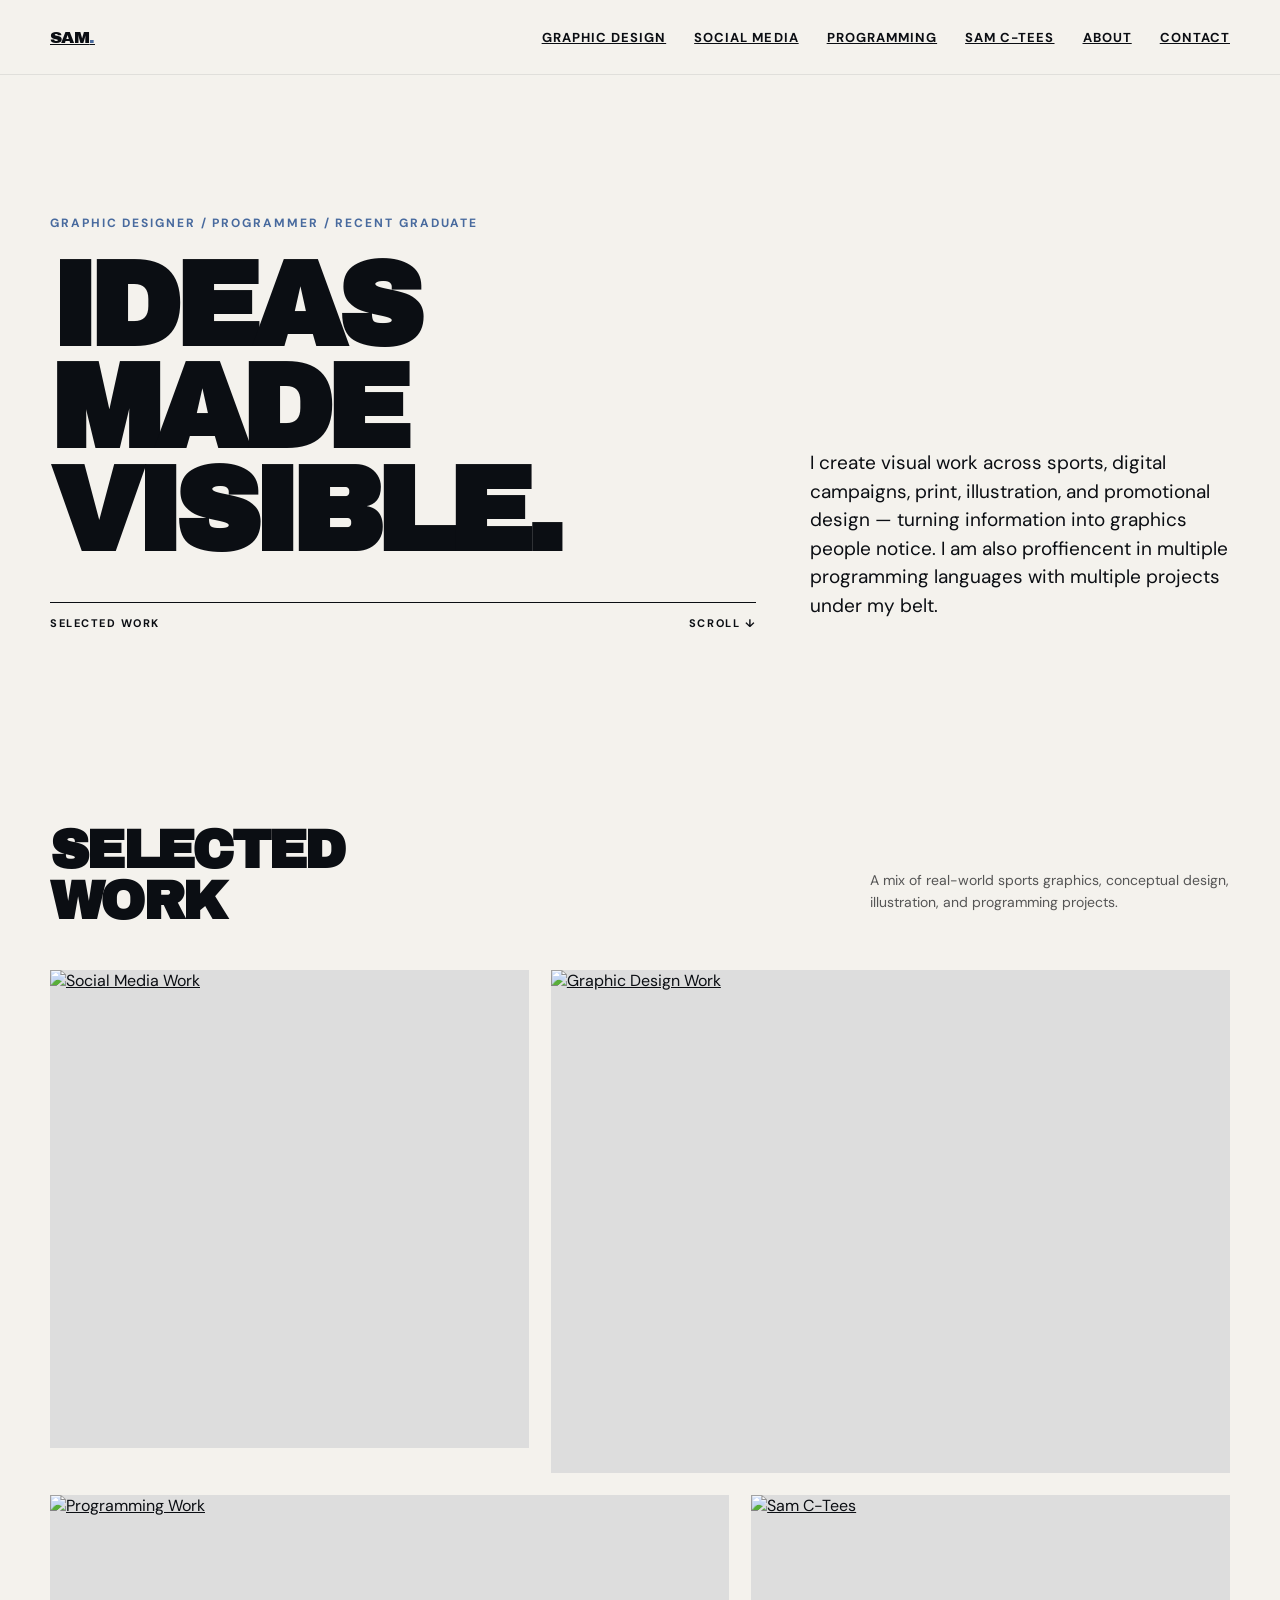
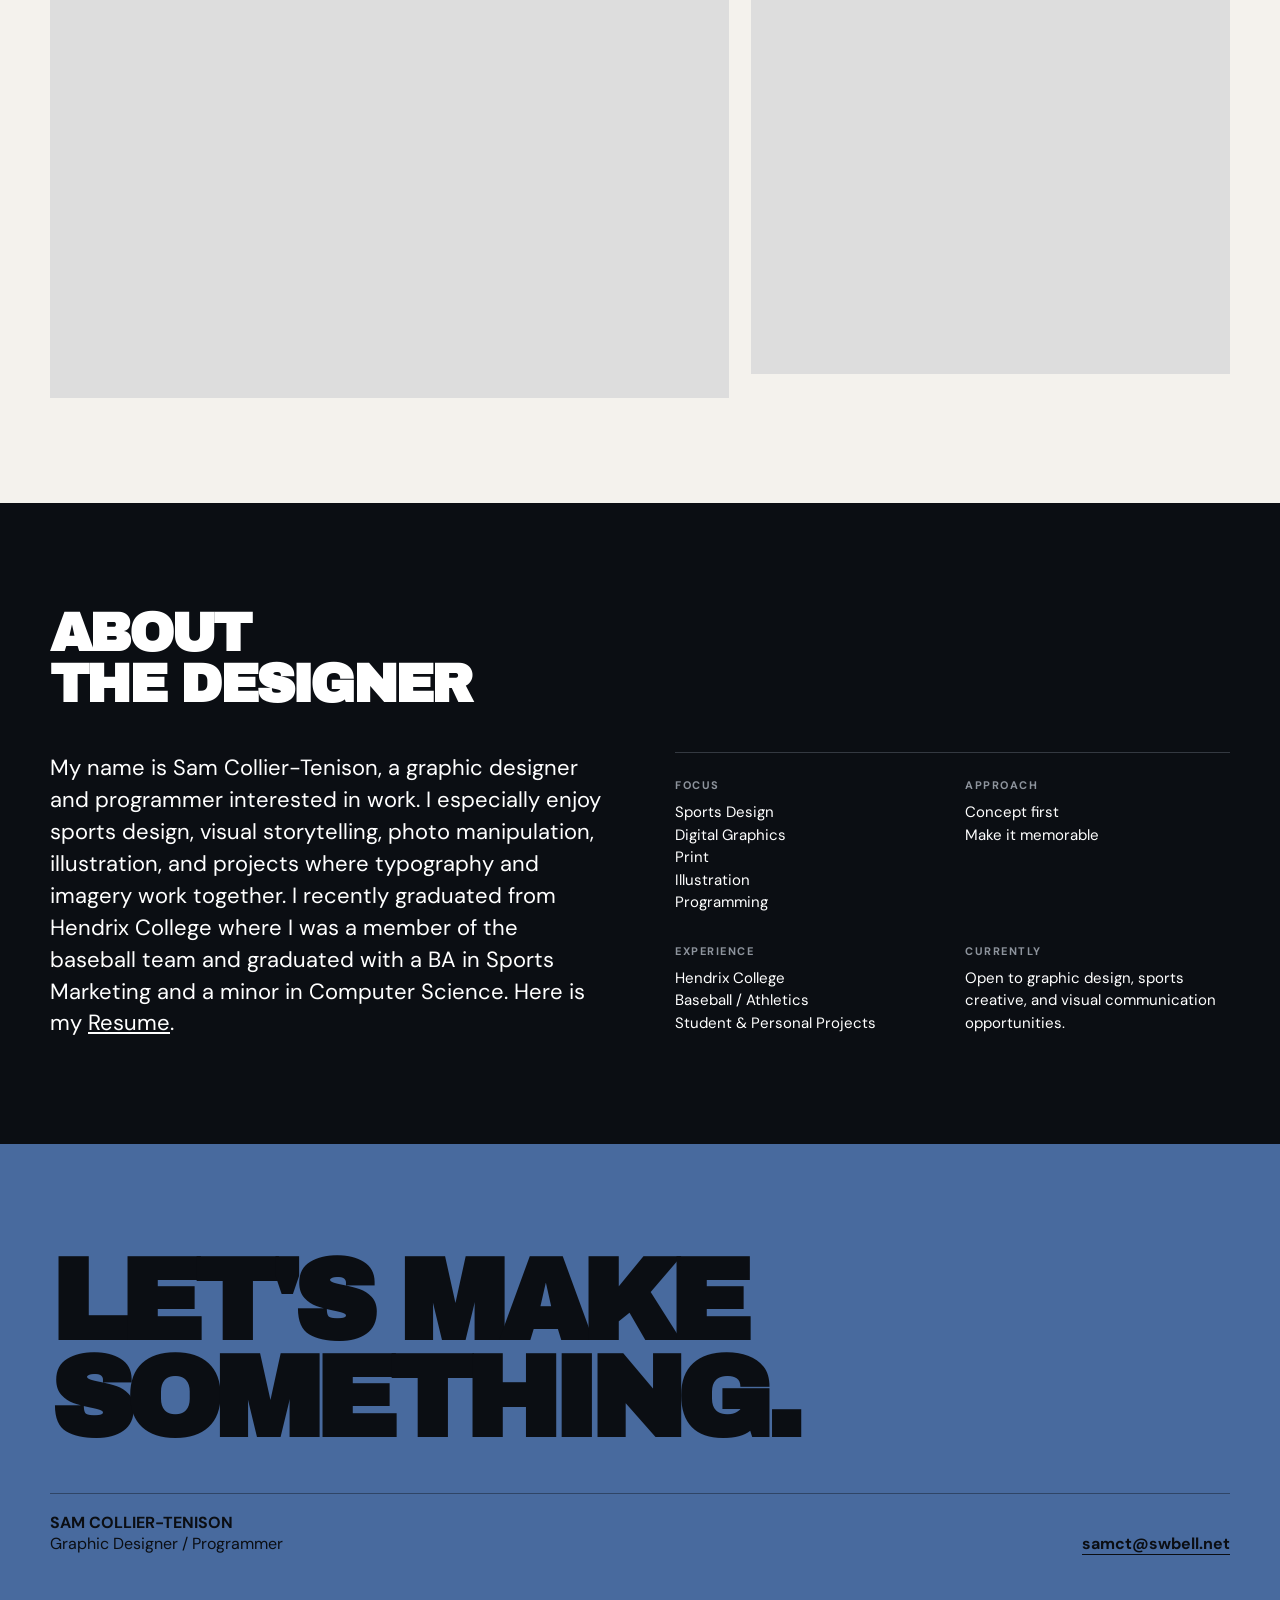
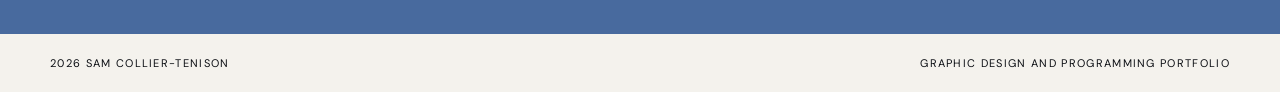
==== index.html @ ce53e754 "Add files via upload" ====
<!doctype html>
<html lang="en">
<head>
<meta charset="utf-8">
<meta name="viewport" content="width=device-width, initial-scale=1">
<title>Sam Collier-Tenison — Graphic Designer</title>
<meta name="description" content="Portfolio of Sam Collier-Tenison — graphic design, sports graphics, digital campaigns, print and illustration.">
<style>
@import url('https://fonts.googleapis.com/css2?family=Archivo+Black&family=DM+Sans:wght@400;500;600;700&display=swap');



:root{
  --ink:#0b0e13;
  --paper:#f4f2ed;
  --muted:#85898f;
  --line:#d9d6cf;
  --accent:#486a9e;
  --white:#fff;
  --max:1180px;
}
*{box-sizing:border-box}
html{scroll-behavior:smooth}
body{margin:0;background:var(--paper);color:var(--ink);font-family:"DM Sans",Arial,sans-serif}
a{color:inherit;text-decoration:none}
img{display:block;max-width:100%}
.container{width:min(var(--max),calc(100% - 48px));margin:auto}
nav{position:fixed;z-index:20;top:0;left:0;right:0;background:rgba(244,242,237,.88);backdrop-filter:blur(14px);border-bottom:1px solid rgba(11,14,19,.08)}
.nav-inner{height:74px;display:flex;align-items:center;justify-content:space-between}
.logo{font-family:"Archivo Black",sans-serif;font-size:17px;letter-spacing:-.03em}
.logo span{color:var(--accent)}
.nav-links{display:flex;gap:28px;font-size:13px;font-weight:700;text-transform:uppercase;letter-spacing:.08em}
.hero{padding:155px 0 90px;min-height:720px;display:grid;grid-template-columns:1.25fr .75fr;gap:50px;align-items:end}
.kicker{font-size:12px;font-weight:700;letter-spacing:.16em;text-transform:uppercase;color:var(--accent);margin-bottom:24px}
h1{font-family:"Archivo Black",sans-serif;font-size:clamp(60px,9.3vw,132px);line-height:.86;letter-spacing:-.065em;margin:0;max-width:900px}
.hero-copy{font-size:19px;line-height:1.5;max-width:420px;margin:0 0 10px auto}
.hero-rule{height:1px;background:var(--ink);margin-top:40px;width:100%}
.scroll{display:flex;justify-content:space-between;margin-top:13px;font-size:11px;text-transform:uppercase;letter-spacing:.14em;font-weight:700}
.section{padding:105px 0}
.section-head{display:flex;justify-content:space-between;align-items:end;gap:30px;margin-bottom:42px}
.section-title{font-family:"Archivo Black";font-size:54px;letter-spacing:-.05em;margin:0;line-height:.95}
.section-note{max-width:360px;font-size:14px;line-height:1.55;color:#555}
.work-grid{display:grid;grid-template-columns:repeat(12,1fr);gap:22px}
.card{position:relative;overflow:hidden;background:#ddd;min-height:360px}
.card img{width:100%;height:100%;object-fit:cover;transition:transform .6s cubic-bezier(.2,.7,.2,1)}
.card:hover img{transform:scale(1.035)}
.card:nth-child(1){grid-column:span 5;aspect-ratio:1}
.card:nth-child(2){grid-column:span 7;aspect-ratio:1.35}
.card:nth-child(3){grid-column:span 7;aspect-ratio:1.35}
.card:nth-child(4){grid-column:span 5;aspect-ratio:1}
.card:nth-child(5){grid-column:span 5;aspect-ratio:1}
.card:nth-child(6){grid-column:span 7;aspect-ratio:1.35}
.card:nth-child(7){grid-column:span 7;aspect-ratio:1.35}
.card:nth-child(8){grid-column:span 5;aspect-ratio:1}
.card:nth-child(9){grid-column:span 5;aspect-ratio:1}
.card:nth-child(10){grid-column:span 7;aspect-ratio:1.35}
.card:nth-child(11){grid-column:span 7;aspect-ratio:1.35}
.card:nth-child(12){grid-column:span 5;aspect-ratio:1}
.card-info{position:absolute;left:18px;right:18px;bottom:18px;padding:15px 16px;background:rgba(11,14,19,.88);color:white;display:flex;justify-content:space-between;align-items:center;gap:20px;transform:translateY(calc(100% + 18px));transition:.35s ease}
.card:hover .card-info{transform:translateY(0)}
.card-title{font-weight:700;font-size:15px}
.card-type{font-size:11px;text-transform:uppercase;letter-spacing:.12em;color:#bbb}
.arrow{font-size:20px;color:var(--accent)}
.about{background:var(--ink);color:var(--white)}
.about .section-title{color:var(--white)}
.about-grid{display:grid;grid-template-columns:1fr 1fr;gap:70px}
.about p{font-size:22px;line-height:1.45;margin:0}
.details{display:grid;grid-template-columns:1fr 1fr;gap:25px;border-top:1px solid #343941;padding-top:25px}
.detail h3{font-size:11px;text-transform:uppercase;letter-spacing:.14em;color:#8e949d;margin:0 0 9px}
.detail p{font-size:15px;margin:0;line-height:1.5}
.project{padding:100px 0;border-top:1px solid var(--line)}
.project-grid{display:grid;grid-template-columns:1fr 2fr;gap:60px;align-items:start}
.project-number{font-family:"Archivo Black";font-size:14px;color:var(--accent)}
.project h2{font-family:"Archivo Black";font-size:50px;letter-spacing:-.05em;line-height:.95;margin:10px 0 18px}
.project-meta{font-size:12px;text-transform:uppercase;letter-spacing:.1em;font-weight:700;line-height:1.8;color:#666}
.project p{font-size:16px;line-height:1.65;color:#444;max-width:420px}
.project-image{background:#ddd;overflow:hidden}
.project-image img{width:100%}
.contact{padding:110px 0 80px;background:var(--accent);color:var(--ink)}
.contact h2{font-family:"Archivo Black";font-size:clamp(58px,9vw,125px);line-height:.84;letter-spacing:-.07em;margin:0 0 45px}
.contact-row{display:flex;justify-content:space-between;align-items:end;border-top:1px solid rgba(11,14,19,.4);padding-top:18px}
.contact-row a{font-weight:700;text-decoration:underline;text-underline-offset:5px}
footer{padding:22px 0;font-size:11px;text-transform:uppercase;letter-spacing:.12em;display:flex;justify-content:space-between}
@media(max-width:800px){
  .container{width:min(var(--max),calc(100% - 30px))}
  .nav-inner{height:62px}.nav-links{gap:13px;font-size:10px}
  .hero{padding:120px 0 70px;display:block;min-height:auto}
  .hero-copy{margin:35px 0 0;font-size:17px}
  .section{padding:75px 0}.section-head{display:block}.section-note{margin-top:18px}
  .section-title{font-size:43px}
  .work-grid{display:block}.card{margin-bottom:16px;min-height:0}.card-info{transform:none}
  .about-grid,.project-grid{grid-template-columns:1fr;gap:35px}
  .project h2{font-size:42px}.project{padding:75px 0}
  .contact h2{font-size:65px}.contact-row{display:block}.contact-row > *{margin-top:15px}
}

a {
      text-decoration: underline;
    }

</style>
</head>
<body>
<nav>
  <div class="container nav-inner">
    <a class="logo" href="index.html">SAM<span>.</span></a>
    <div class="nav-links">
      <a href="graphicdesign.html">Graphic Design</a>
      <a href="socialmedia.html">Social Media</a>
      <a href="programming.html">Programming</a>
      <a href="samctees.html">Sam C-Tees</a>
      <a href="index.html">About</a>
      <a href="#contact">Contact</a>
    </div>
  </div>
</nav>

<header class="container hero">
  <div>
    <div class="kicker">Graphic Designer / Programmer / Recent Graduate</div>
    <h1>IDEAS<br>MADE<br>VISIBLE.</h1>
    <div class="hero-rule"></div>
    <div class="scroll"><span>Selected work</span><span>Scroll ↓</span></div>
  </div>
  <p class="hero-copy">I create visual work across sports, digital campaigns, print, illustration, and promotional design — turning information into graphics people notice. I am also proffiencent in multiple programming languages with multiple projects under my belt.</p>
</header>

<section id="work" class="section container">
  <div class="section-head">
    <h2 class="section-title">SELECTED<br>WORK</h2>
    <p class="section-note">A mix of real-world sports graphics, conceptual design, illustration, and programming projects.</p>
  </div>
  <div class="work-grid">
    <a class="card" href="socialmedia.html"><img src="assets/conference.png" alt="Social Media Work"><div class="card-info"><div><div class="card-title">Social Media Work</div><div class="card-type">Sports / Social Media</div></div><span class="arrow">↗</span></div></a>
    <a class="card" href="graphicdesign.html"><img src="assets/wall-e.png" alt="Graphic Design Work"><div class="card-info"><div><div class="card-title">Graphic Design Work</div><div class="card-type">Photo / Typography</div></div><span class="arrow">↗</span></div></a>
    <a class="card" href="programming.html"><img src="assets/FoodPantry.png" alt="Programming Work"><div class="card-info"><div><div class="card-title">Programming Work</div><div class="card-type">Web Design / Databases / Mobile App / Game Design</div></div><span class="arrow">↗</span></div></a>
    <a class="card" href="samctees.html"><img src="assets/shirt6.png" alt="Sam C-Tees"><div class="card-info"><div><div class="card-title">Sam C-Tees</div><div class="card-type">Graphic Design / Social Media / Web Design</div></div><span class="arrow">↗</span></div></a>
  </div>
</section>

<section id="about" class="section about">
  <div class="container">
    <div class="section-head">
      <h2 class="section-title">ABOUT<br>THE DESIGNER</h2>
    </div>
    <div class="about-grid">
      <p>My name is Sam Collier-Tenison, a graphic designer and programmer interested in work. I especially enjoy sports design, visual storytelling, photo manipulation, illustration, and projects where typography and imagery work together. I recently graduated from Hendrix College where I was a member of the baseball team and graduated with a BA in Sports Marketing and a minor in Computer Science. Here is my <a href="documents/Samuel Collier-Tenison Resume.pdf" target="_blank">Resume</a>.</p>
      <div class="details">
        <div class="detail"><h3>Focus</h3><p>Sports Design<br>Digital Graphics<br>Print<br>Illustration<br>Programming</p></div>
        <div class="detail"><h3>Approach</h3><p>Concept first<br>Make it memorable</p></div>
        <div class="detail"><h3>Experience</h3><p>Hendrix College<br>Baseball / Athletics<br>Student & Personal Projects</p></div>
        <div class="detail"><h3>Currently</h3><p>Open to graphic design, sports creative, and visual communication opportunities.</p></div>
      </div>
    </div>
  </div>
</section>

<section id="contact" class="contact">
  <div class="container">
    <h2>LET'S MAKE<br>SOMETHING.</h2>
    <div class="contact-row">
      <div><strong>SAM COLLIER-TENISON</strong><br>Graphic Designer / Programmer</div>
      <div><a href="mailto:samct@swbell.net">samct@swbell.net</a></div>
    </div>
  </div>
</section>
<footer class="container"><span>2026 Sam Collier-Tenison</span><span>Graphic Design and Programming Portfolio</span></footer>
</body>
</html>
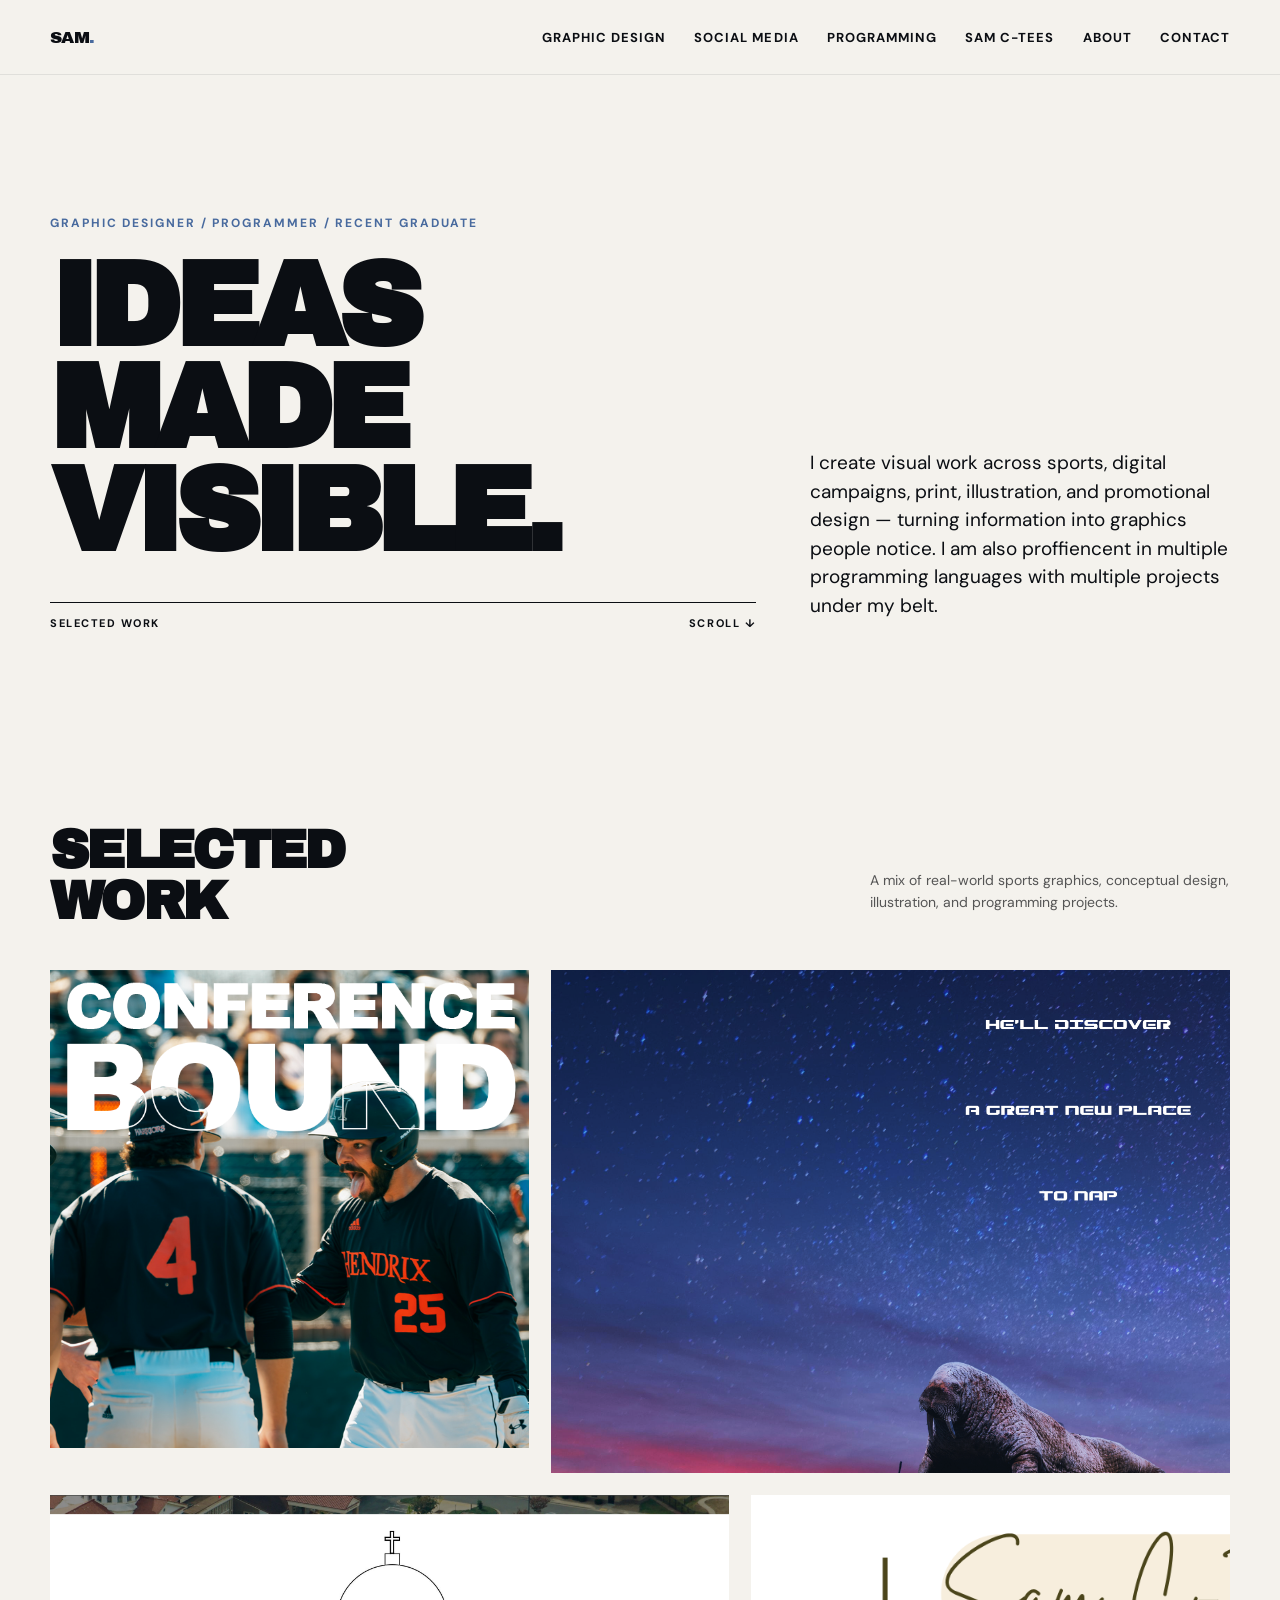
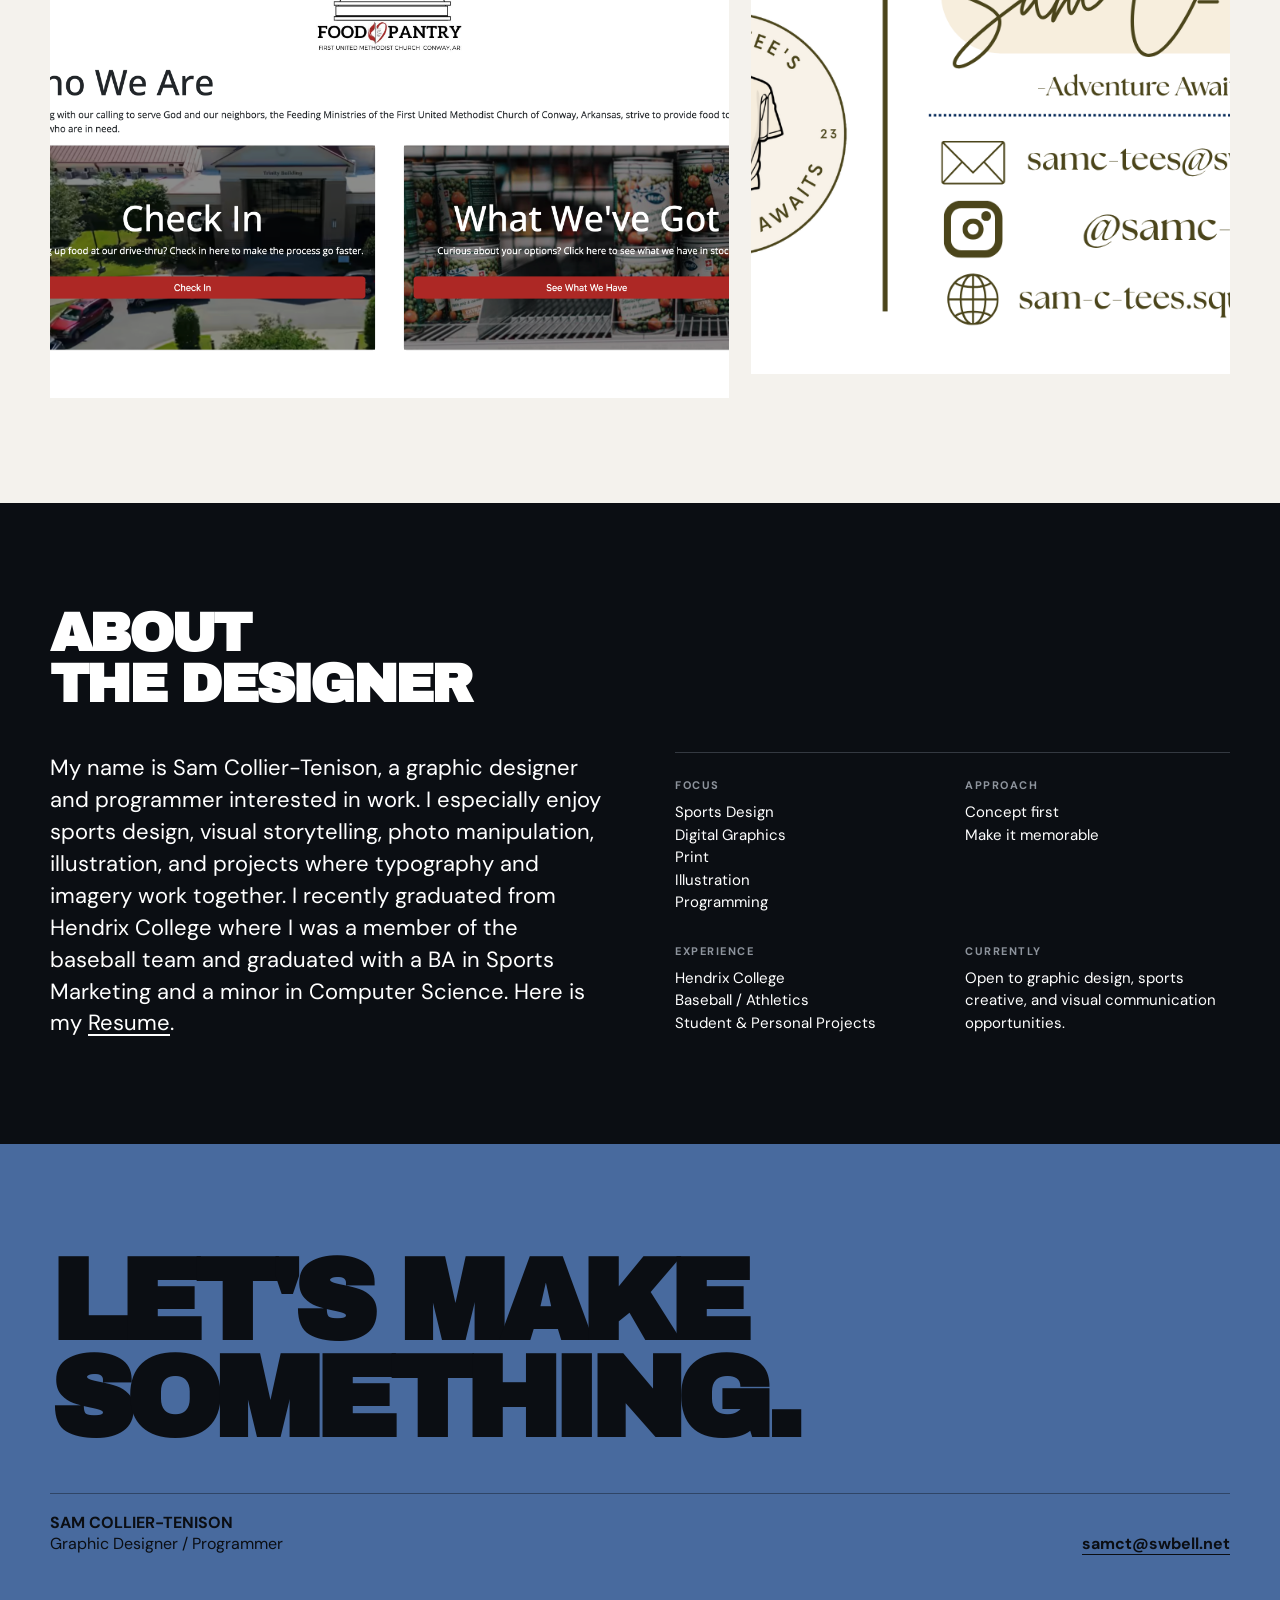
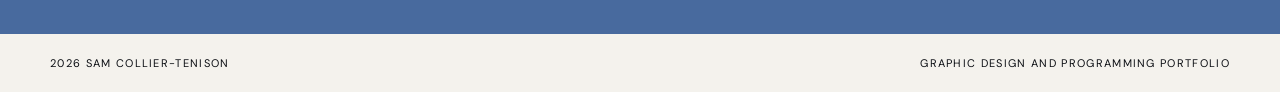
==== commit afe382db: "Mobile compatablitity" ====
--- a/index.html
+++ b/index.html
@@ -23,6 +23,7 @@
 html{scroll-behavior:smooth}
 body{margin:0;background:var(--paper);color:var(--ink);font-family:"DM Sans",Arial,sans-serif}
 a{color:inherit;text-decoration:none}
+p a,.project p a,.contact-row a{text-decoration:underline;text-underline-offset:4px}
 img{display:block;max-width:100%}
 .container{width:min(var(--max),calc(100% - 48px));margin:auto}
 nav{position:fixed;z-index:20;top:0;left:0;right:0;background:rgba(244,242,237,.88);backdrop-filter:blur(14px);border-bottom:1px solid rgba(11,14,19,.08)}
@@ -81,9 +82,70 @@
 .contact-row{display:flex;justify-content:space-between;align-items:end;border-top:1px solid rgba(11,14,19,.4);padding-top:18px}
 .contact-row a{font-weight:700;text-decoration:underline;text-underline-offset:5px}
 footer{padding:22px 0;font-size:11px;text-transform:uppercase;letter-spacing:.12em;display:flex;justify-content:space-between}
+
+
+
+.menu-toggle{
+  display:none;
+  width:42px;
+  height:42px;
+  padding:9px;
+  border:1px solid var(--line);
+  background:transparent;
+  cursor:pointer;
+  flex-direction:column;
+  justify-content:center;
+  gap:5px;
+}
+.menu-toggle span{
+  display:block;
+  width:100%;
+  height:2px;
+  background:var(--ink);
+  transition:transform .25s ease,opacity .25s ease;
+}
+.menu-toggle.is-open span:nth-child(1){transform:translateY(7px) rotate(45deg)}
+.menu-toggle.is-open span:nth-child(2){opacity:0}
+.menu-toggle.is-open span:nth-child(3){transform:translateY(-7px) rotate(-45deg)}
+
 @media(max-width:800px){
   .container{width:min(var(--max),calc(100% - 30px))}
-  .nav-inner{height:62px}.nav-links{gap:13px;font-size:10px}
+  .nav-inner{height:62px;position:relative}
+  .menu-toggle{display:flex}
+  .nav-links{
+    position:absolute;
+    top:62px;
+    left:0;
+    right:0;
+    display:flex;
+    flex-direction:column;
+    align-items:stretch;
+    gap:0;
+    padding:8px 0;
+    background:rgba(244,242,237,.98);
+    backdrop-filter:blur(14px);
+    border-bottom:1px solid rgba(11,14,19,.08);
+    box-shadow:0 10px 25px rgba(11,14,19,.08);
+    opacity:0;
+    visibility:hidden;
+    transform:translateY(-10px);
+    pointer-events:none;
+    transition:opacity .25s ease,transform .25s ease,visibility .25s ease;
+  }
+  .nav-links.is-open{
+    opacity:1;
+    visibility:visible;
+    transform:translateY(0);
+    pointer-events:auto;
+  }
+  .nav-links a{
+    display:block;
+    padding:15px 15px;
+    font-size:12px;
+    letter-spacing:.1em;
+    border-bottom:1px solid rgba(11,14,19,.07);
+  }
+  .nav-links a:last-child{border-bottom:0}
   .hero{padding:120px 0 70px;display:block;min-height:auto}
   .hero-copy{margin:35px 0 0;font-size:17px}
   .section{padding:75px 0}.section-head{display:block}.section-note{margin-top:18px}
@@ -94,9 +156,17 @@
   .contact h2{font-size:65px}.contact-row{display:block}.contact-row > *{margin-top:15px}
 }
 
-a {
-      text-decoration: underline;
-    }
+@media(max-width:480px){
+  .container{width:calc(100% - 24px)}
+  .hero{padding-top:120px}
+  h1{font-size:15vw}
+  h4{font-size:13vw}
+  .section{padding:55px 0}
+  .section-title{font-size:40px}
+  .project{padding:55px 0}
+  .project h2{font-size:40px}
+  .card-info{left:8px;right:8px;bottom:8px}
+}
 
 </style>
 </head>
@@ -104,14 +174,17 @@
 <nav>
   <div class="container nav-inner">
     <a class="logo" href="index.html">SAM<span>.</span></a>
-    <div class="nav-links">
+    <button class="menu-toggle" type="button" aria-label="Open navigation" aria-expanded="false" aria-controls="mobile-nav">
+      <span></span><span></span><span></span>
+    </button>
+    <div class="nav-links" id="mobile-nav">
       <a href="graphicdesign.html">Graphic Design</a>
       <a href="socialmedia.html">Social Media</a>
       <a href="programming.html">Programming</a>
       <a href="samctees.html">Sam C-Tees</a>
       <a href="index.html">About</a>
       <a href="#contact">Contact</a>
-    </div>
+    </div></div>
   </div>
 </nav>
 
@@ -165,5 +238,28 @@
   </div>
 </section>
 <footer class="container"><span>2026 Sam Collier-Tenison</span><span>Graphic Design and Programming Portfolio</span></footer>
+
+<script>
+const menuButton = document.querySelector('.menu-toggle');
+const mobileNav = document.querySelector('.nav-links');
+
+if (menuButton && mobileNav) {
+  menuButton.addEventListener('click', () => {
+    const isOpen = mobileNav.classList.toggle('is-open');
+    menuButton.classList.toggle('is-open', isOpen);
+    menuButton.setAttribute('aria-expanded', isOpen);
+    menuButton.setAttribute('aria-label', isOpen ? 'Close navigation' : 'Open navigation');
+  });
+
+  mobileNav.querySelectorAll('a').forEach(link => {
+    link.addEventListener('click', () => {
+      mobileNav.classList.remove('is-open');
+      menuButton.classList.remove('is-open');
+      menuButton.setAttribute('aria-expanded', 'false');
+      menuButton.setAttribute('aria-label', 'Open navigation');
+    });
+  });
+}
+</script>
 </body>
 </html>
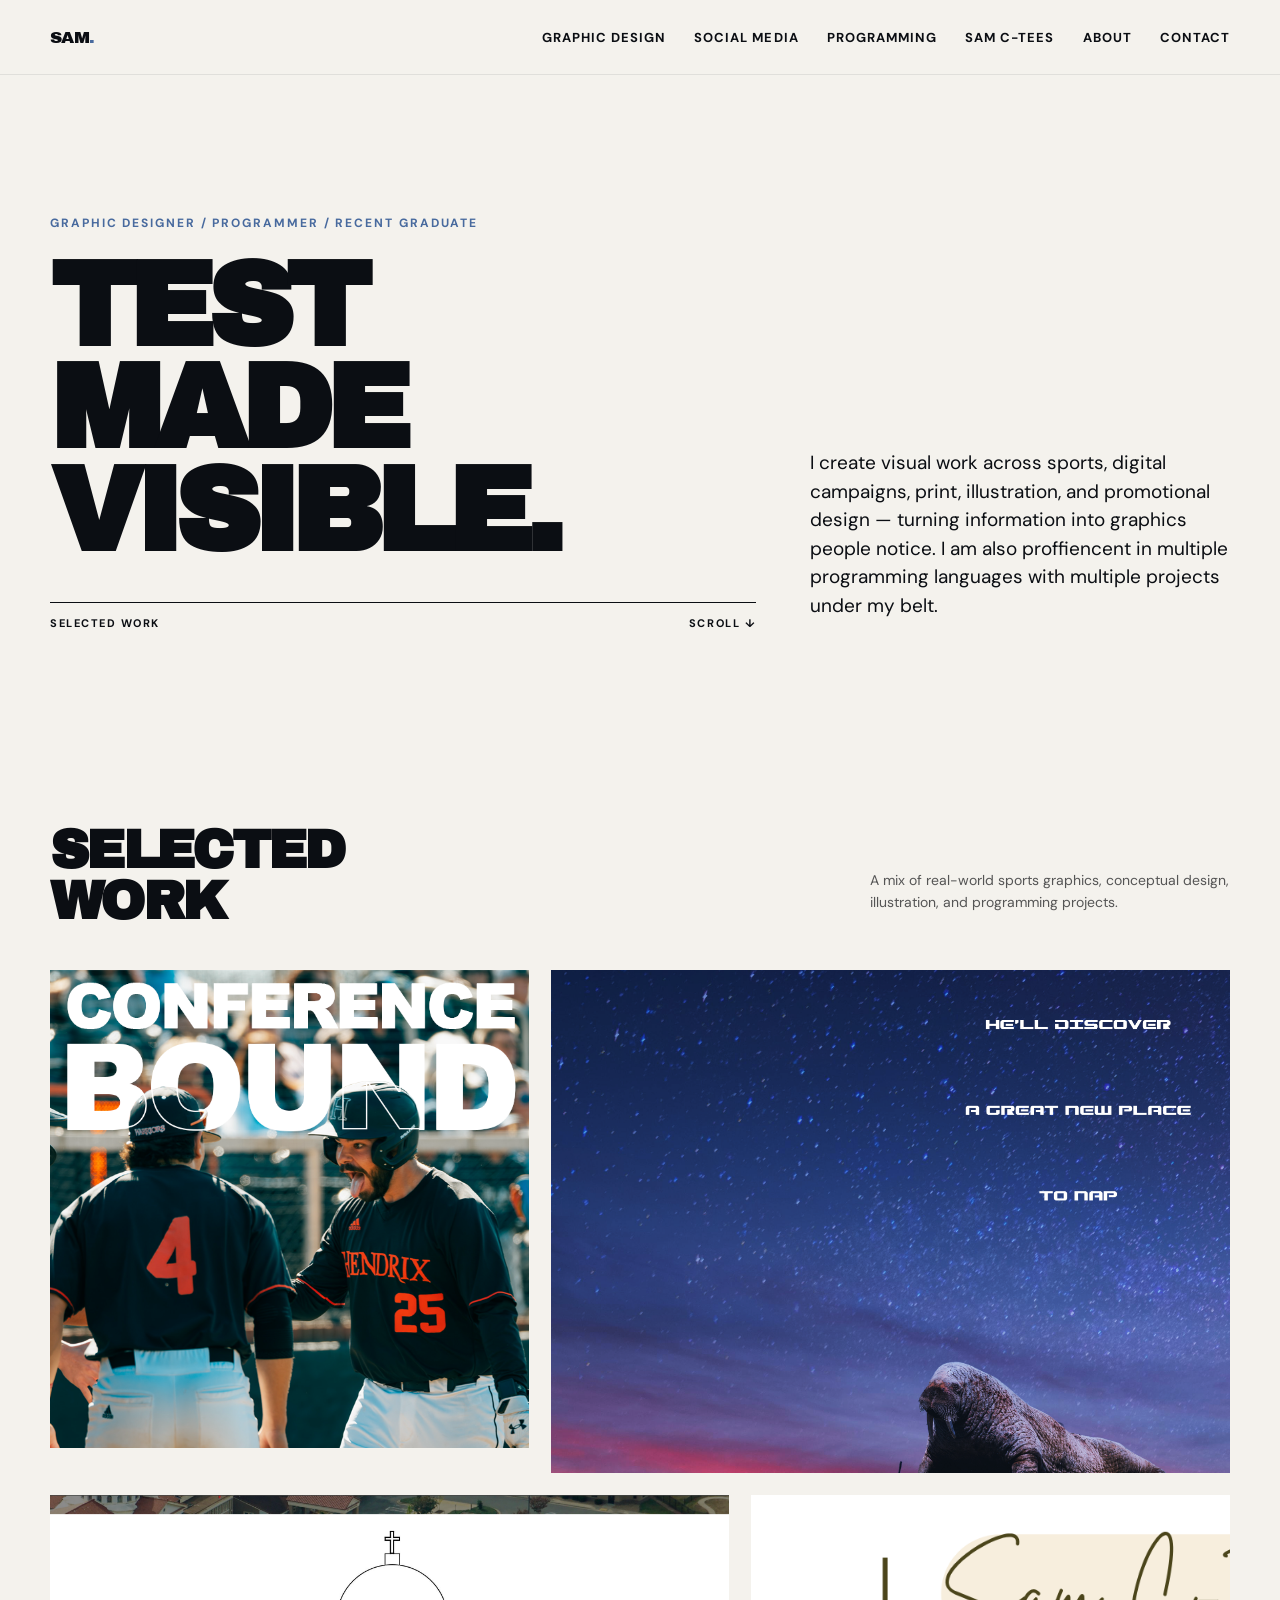
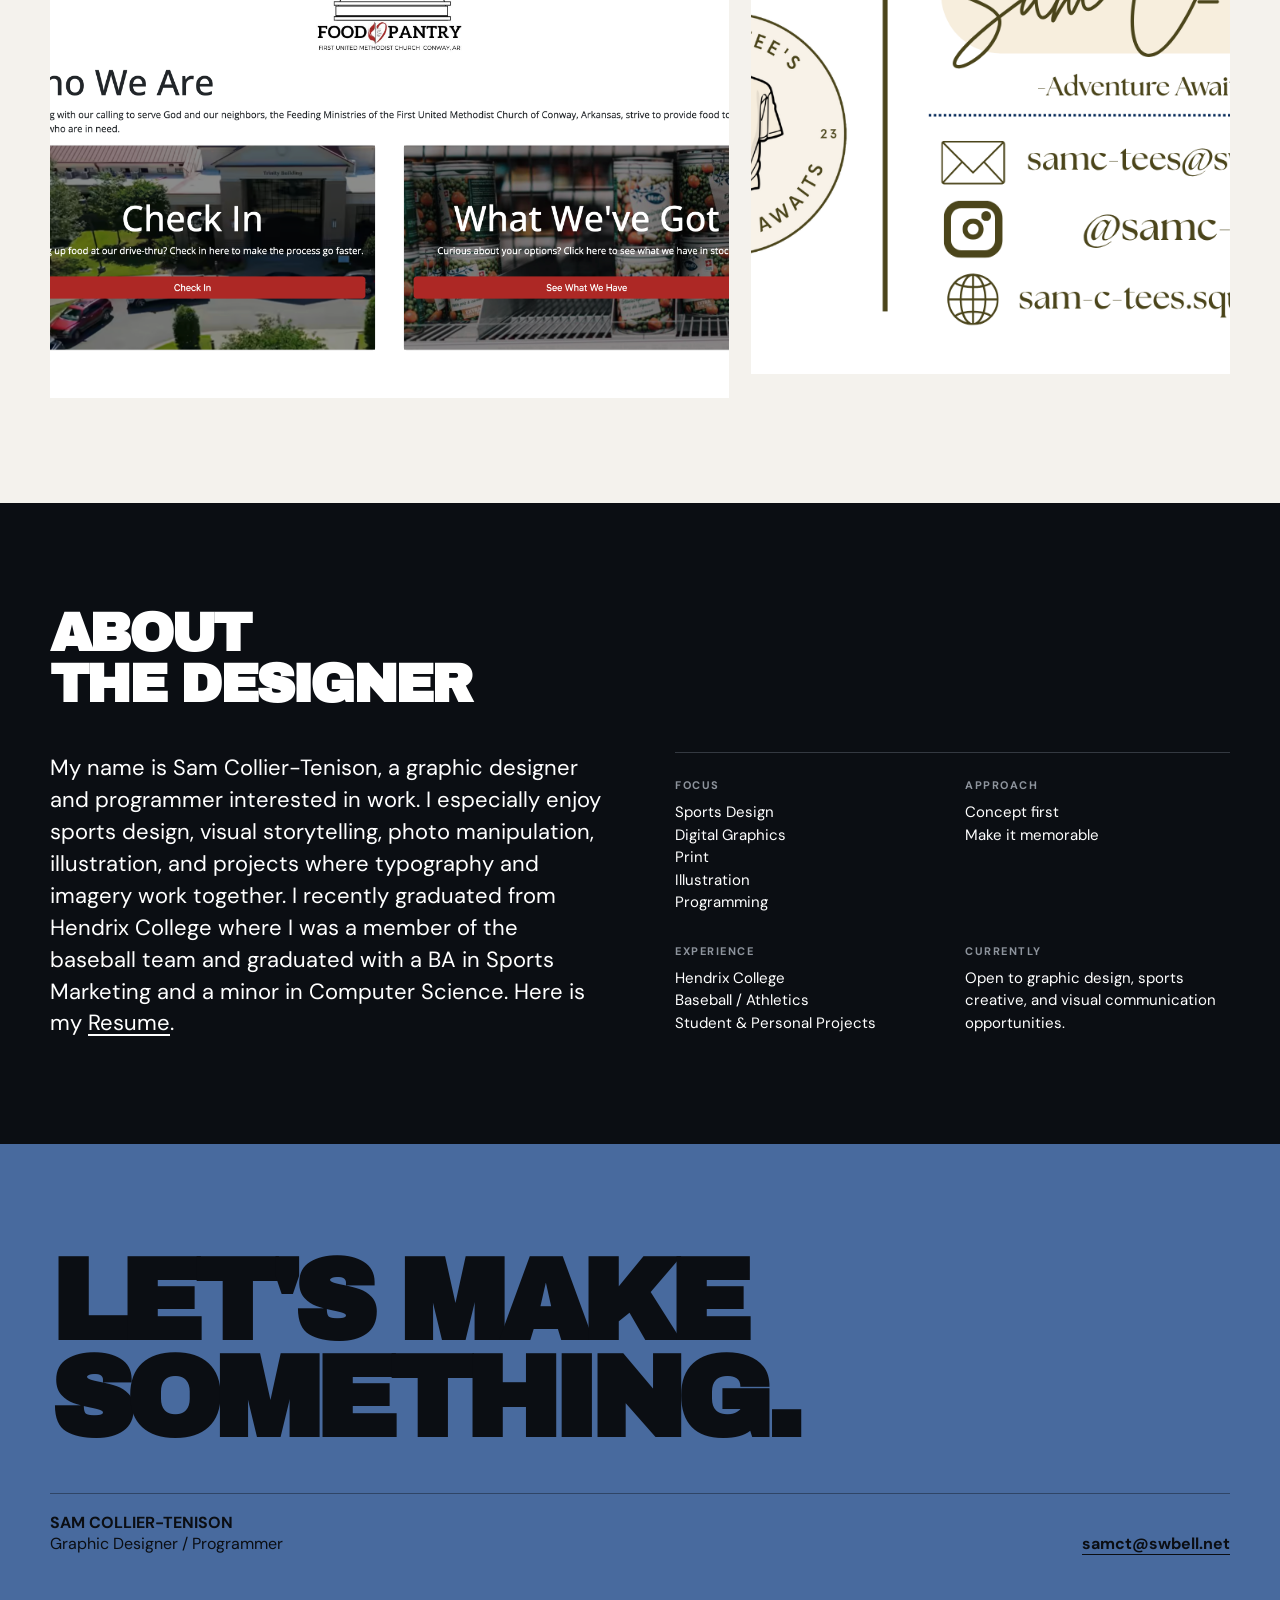
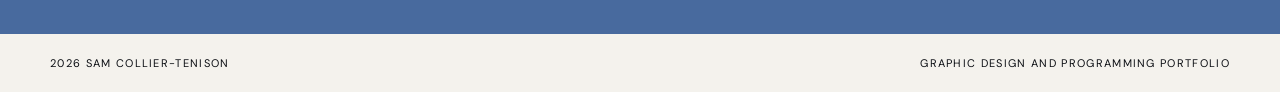
==== commit ab7d56c0: "test" ====
--- a/index.html
+++ b/index.html
@@ -191,7 +191,7 @@
 <header class="container hero">
   <div>
     <div class="kicker">Graphic Designer / Programmer / Recent Graduate</div>
-    <h1>IDEAS<br>MADE<br>VISIBLE.</h1>
+    <h1>TEST<br>MADE<br>VISIBLE.</h1>
     <div class="hero-rule"></div>
     <div class="scroll"><span>Selected work</span><span>Scroll ↓</span></div>
   </div>
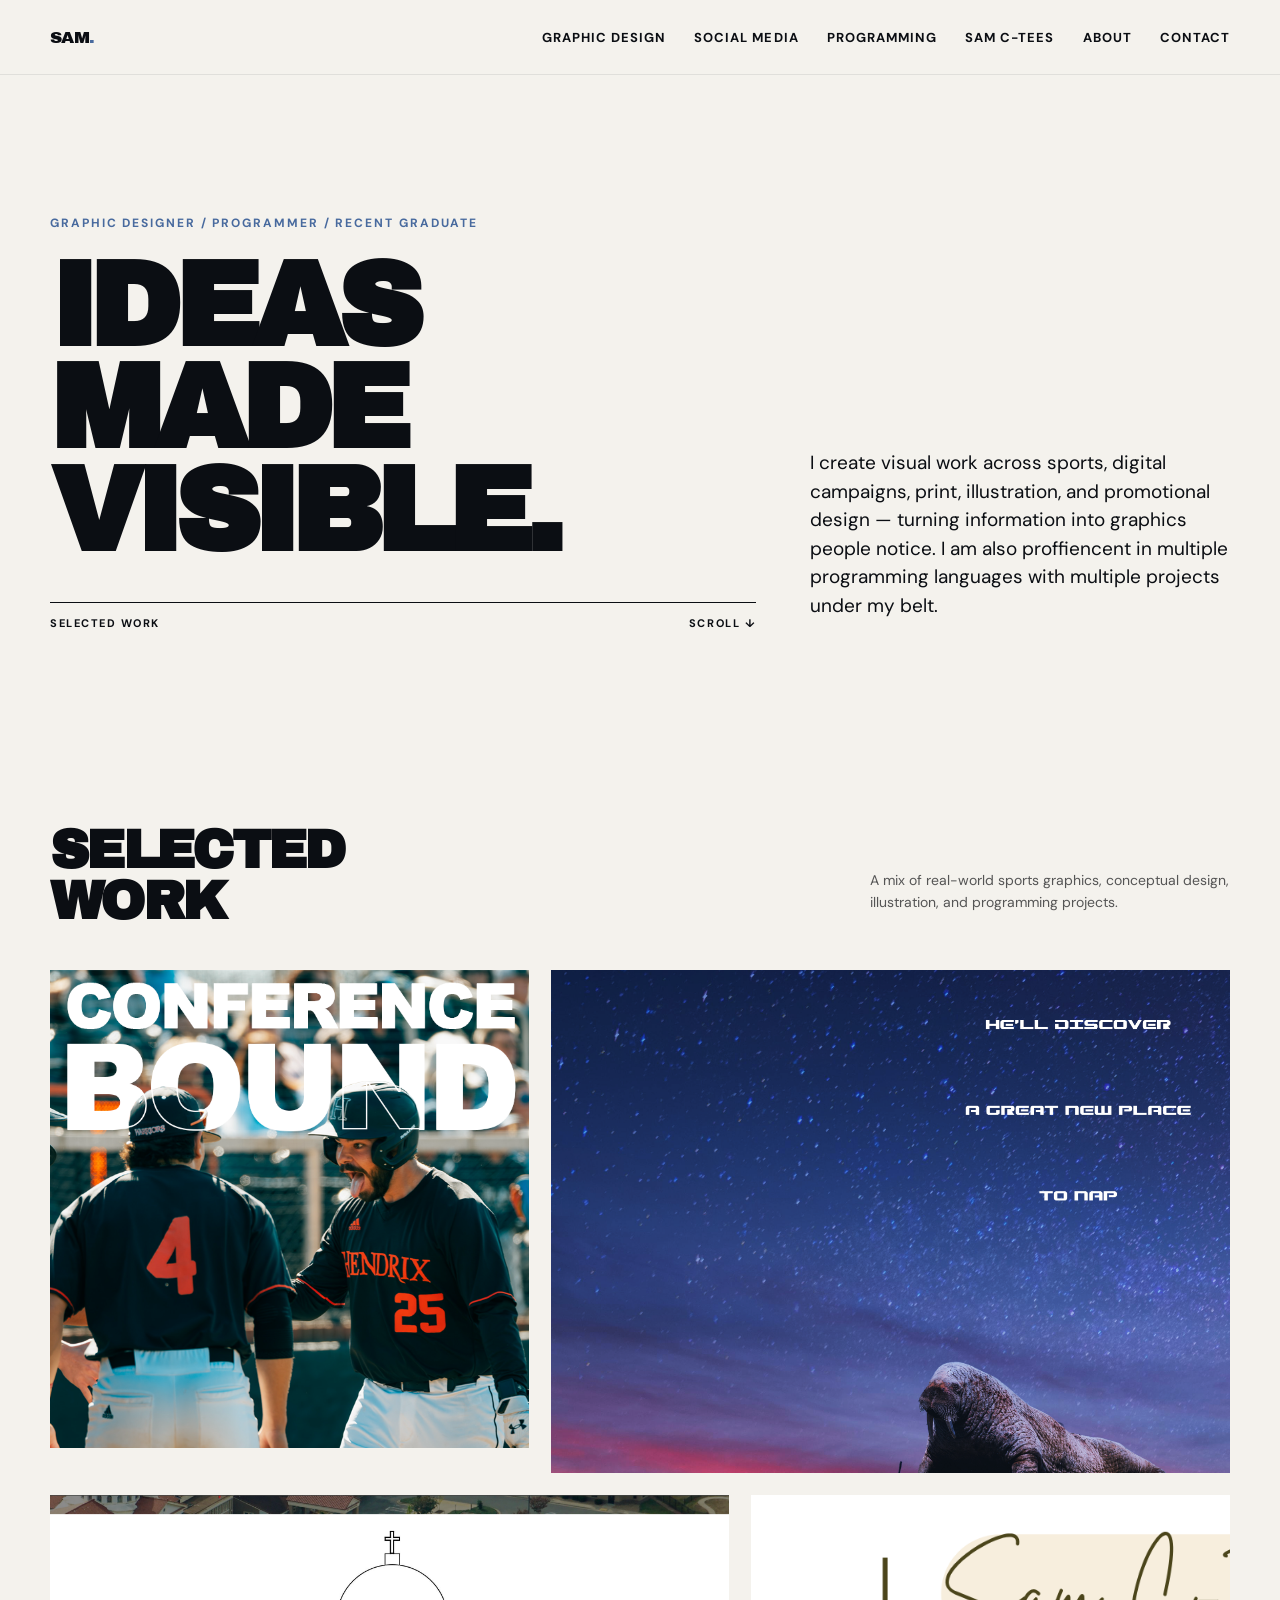
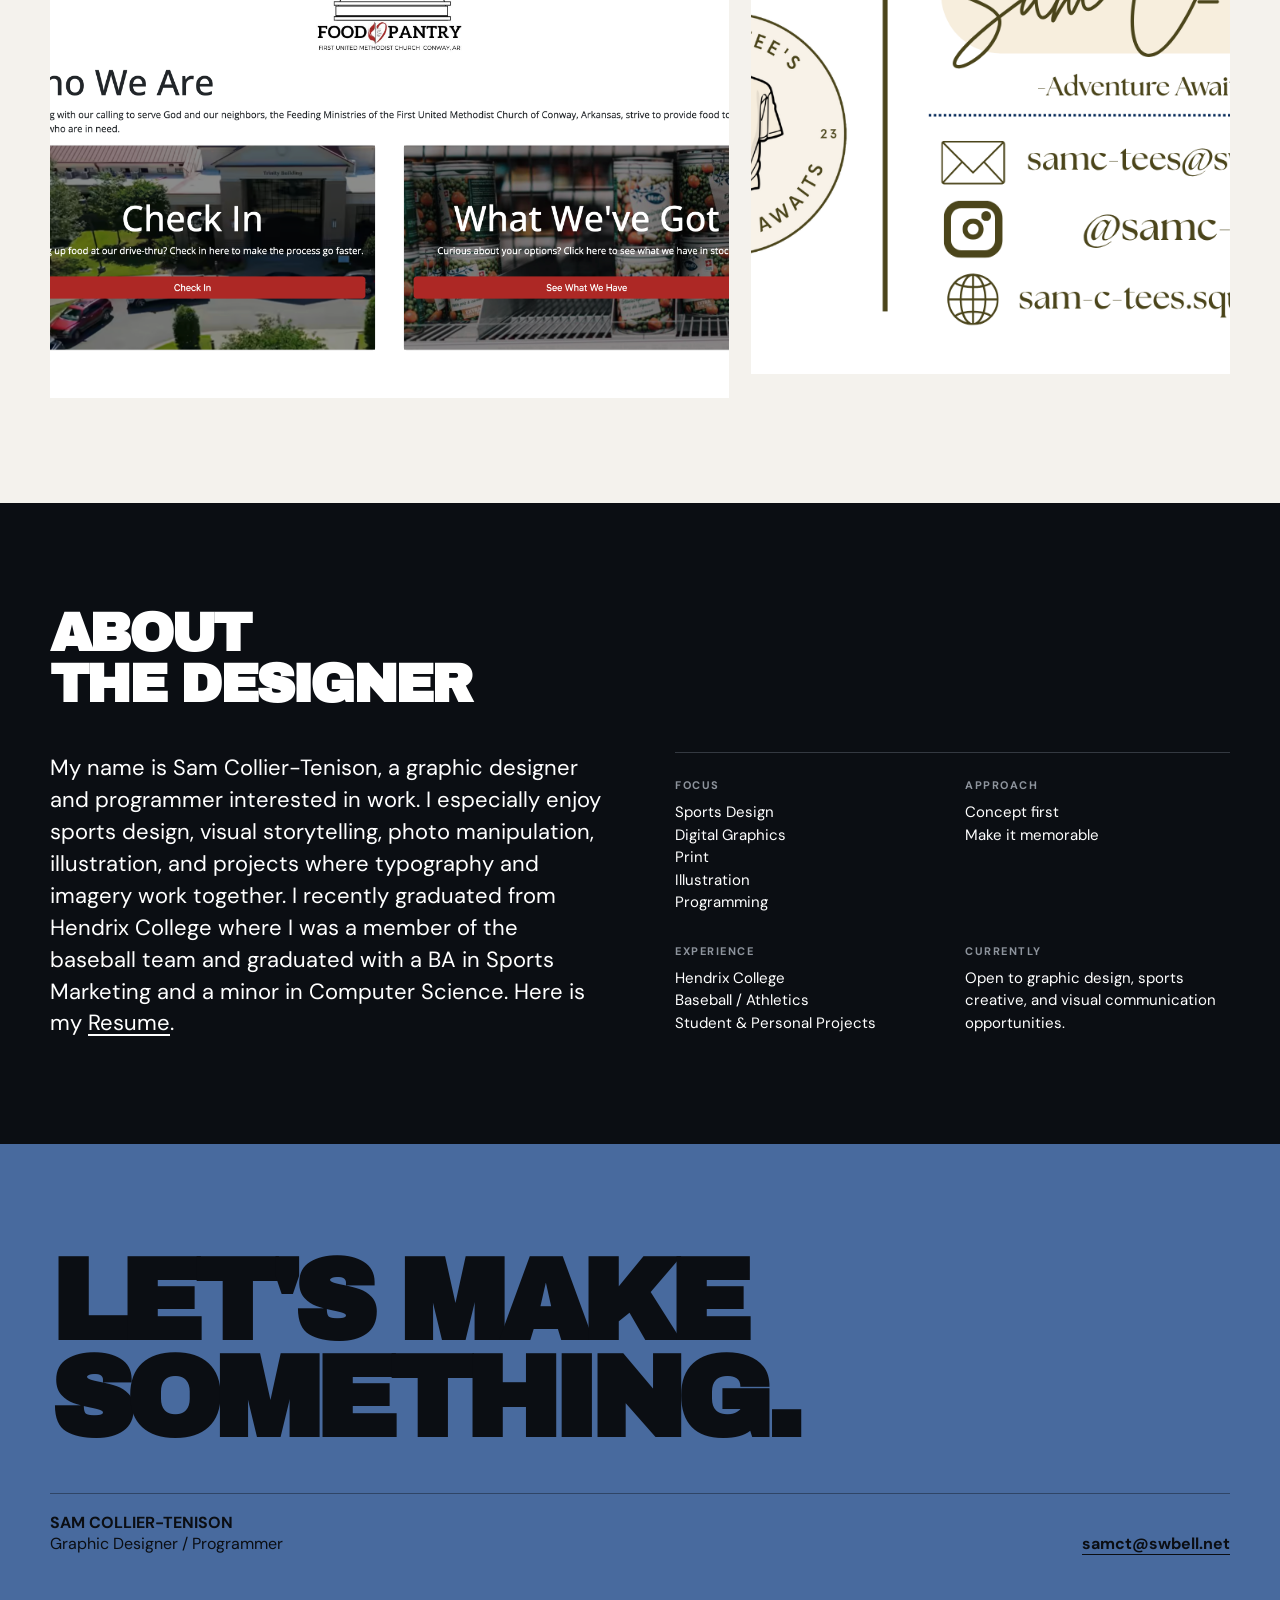
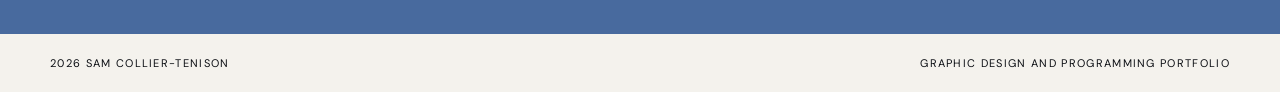
==== commit a9643d7d: "TEST PASS" ====
--- a/index.html
+++ b/index.html
@@ -191,7 +191,7 @@
 <header class="container hero">
   <div>
     <div class="kicker">Graphic Designer / Programmer / Recent Graduate</div>
-    <h1>TEST<br>MADE<br>VISIBLE.</h1>
+    <h1>IDEAS<br>MADE<br>VISIBLE.</h1>
     <div class="hero-rule"></div>
     <div class="scroll"><span>Selected work</span><span>Scroll ↓</span></div>
   </div>
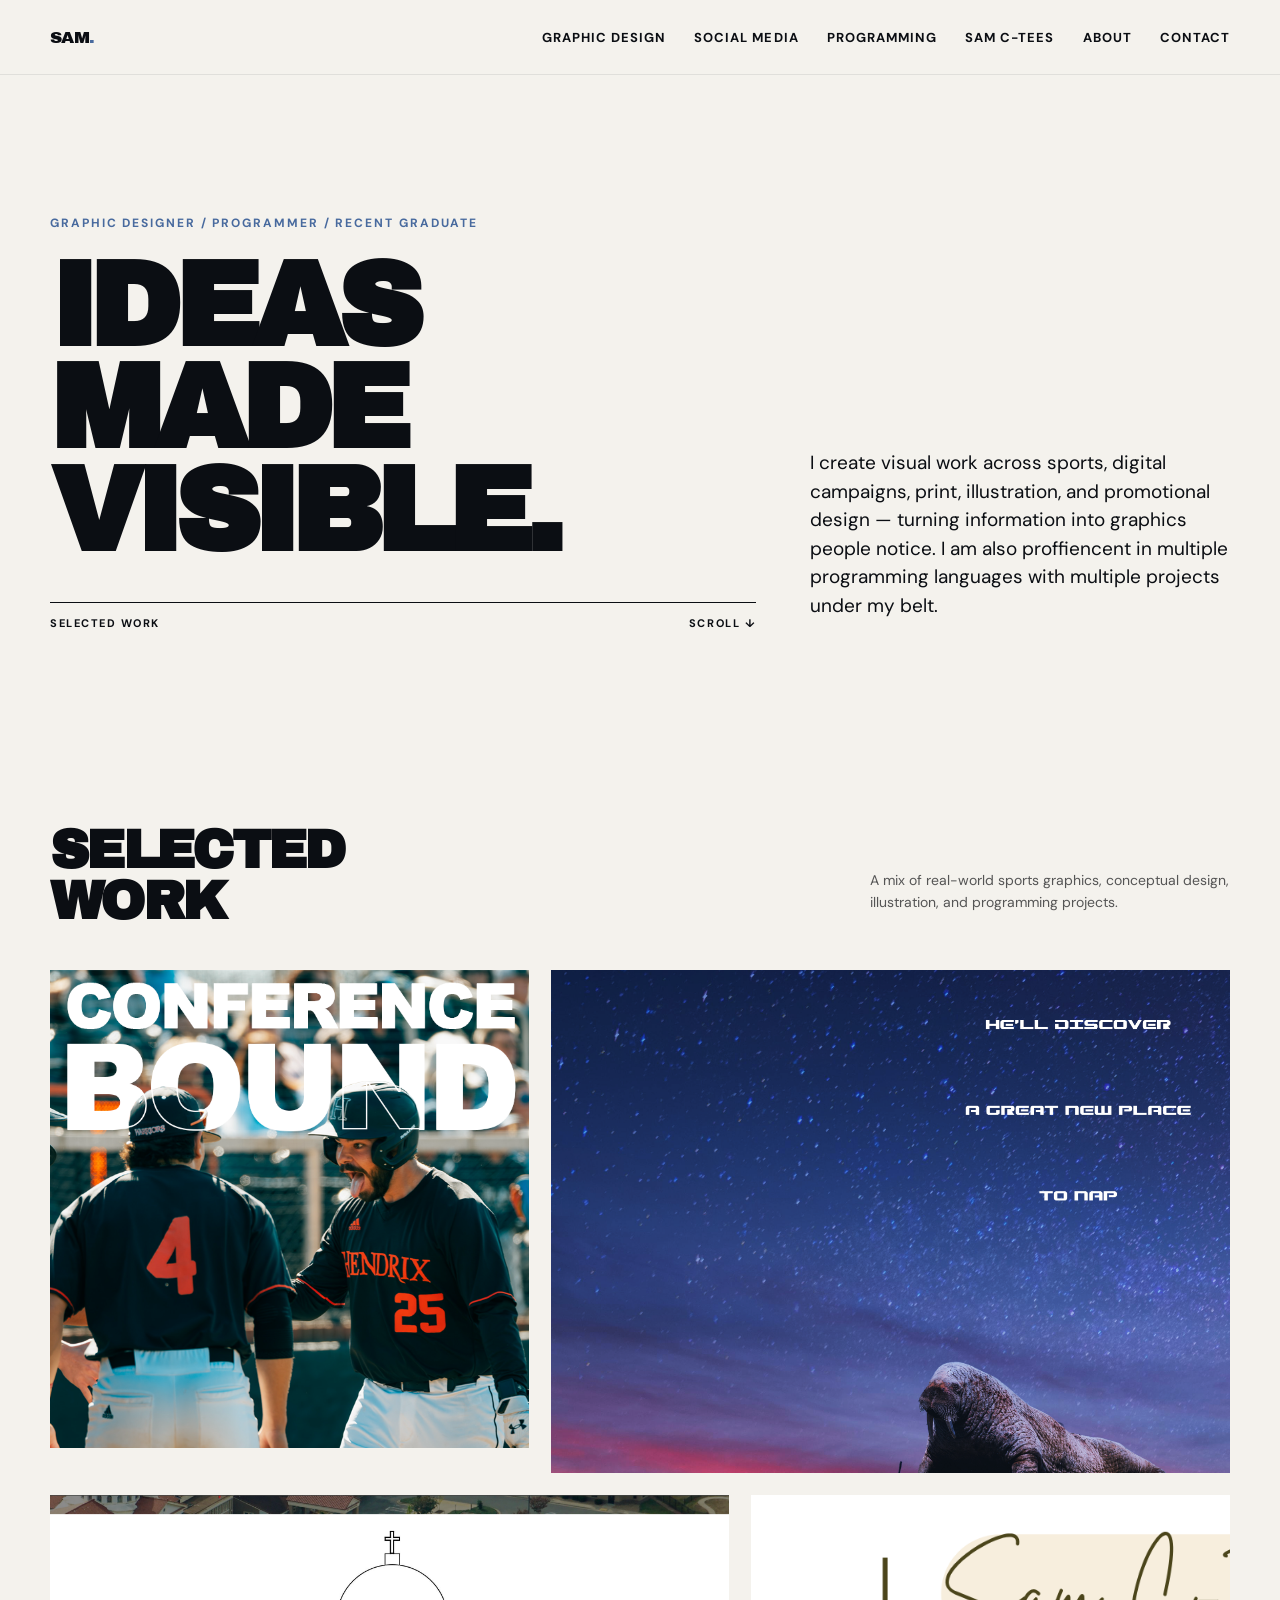
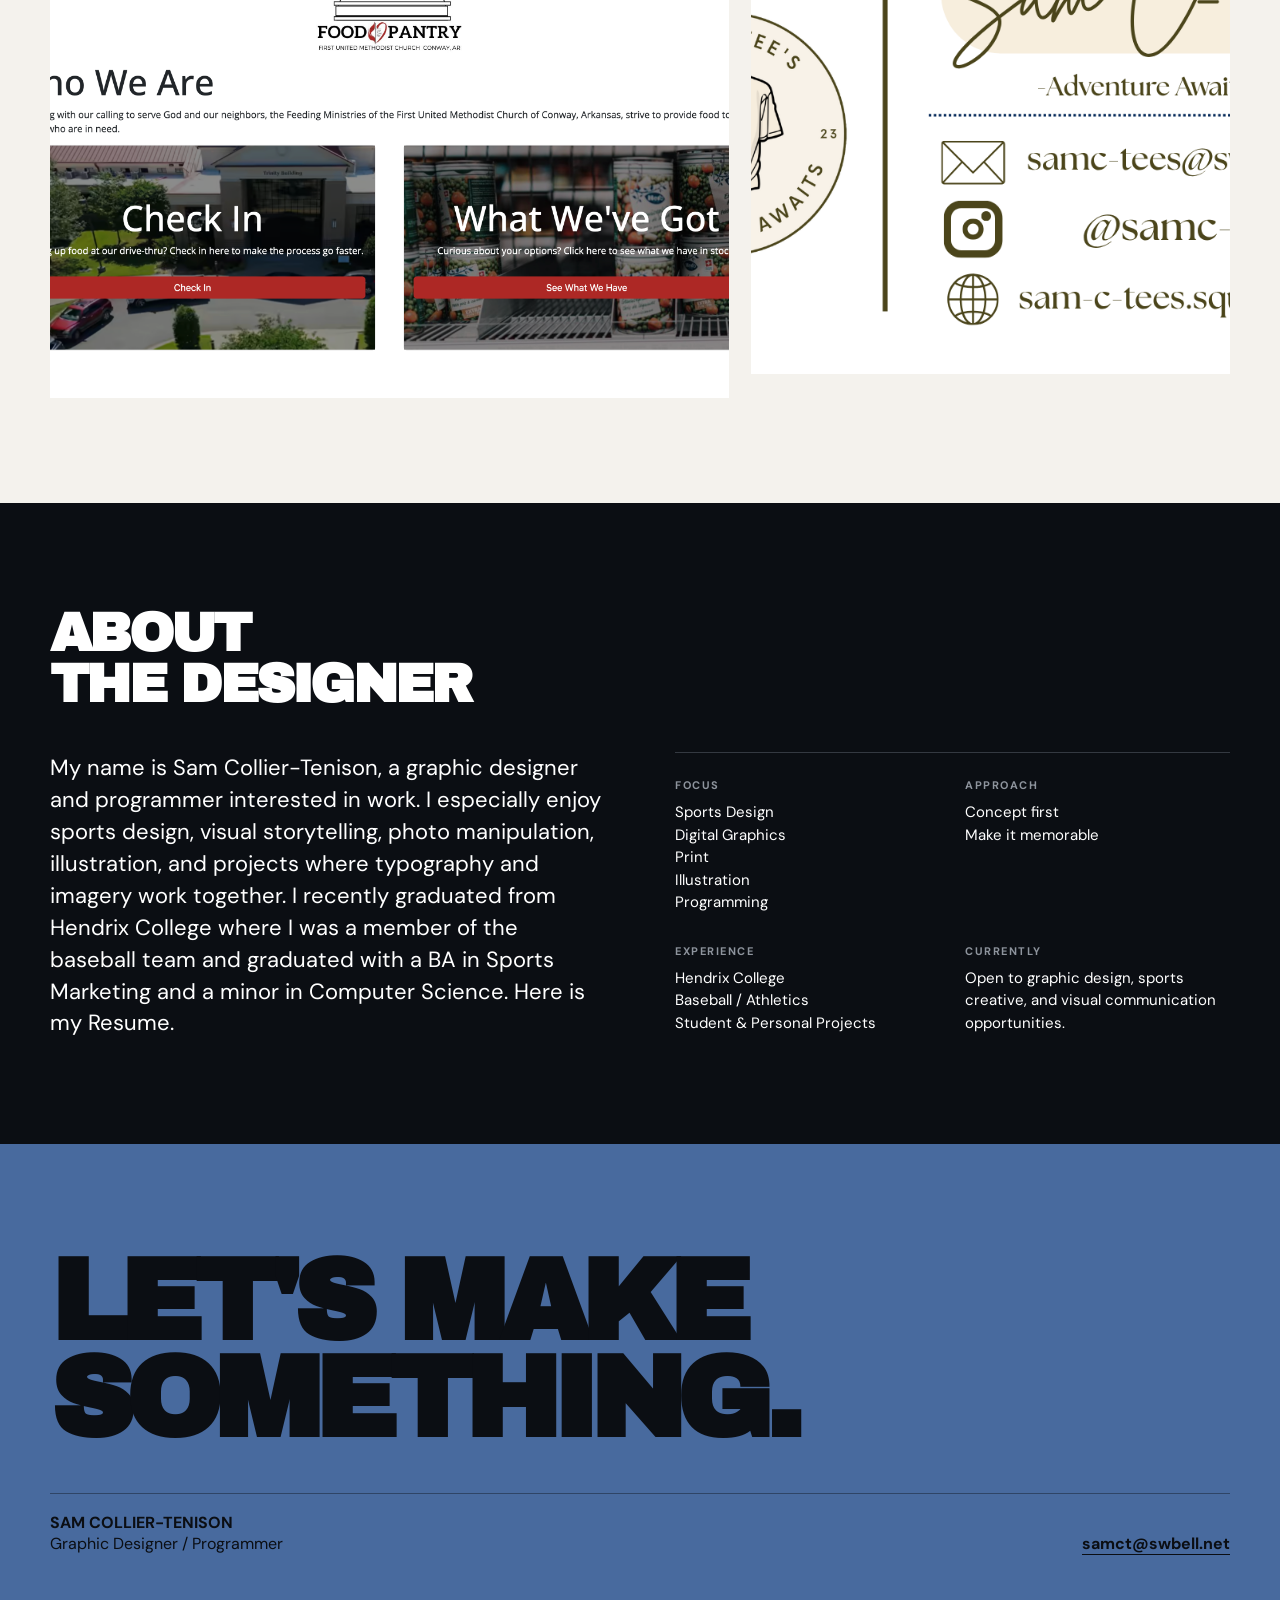
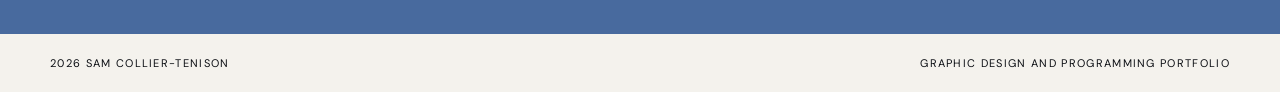
==== commit 8292a90b: "Added style.css for cohesive style" ====
--- a/index.html
+++ b/index.html
@@ -1,175 +1,14 @@
 <!doctype html>
 <html lang="en">
-<head>
-<meta charset="utf-8">
-<meta name="viewport" content="width=device-width, initial-scale=1">
-<title>Sam Collier-Tenison — Graphic Designer</title>
-<meta name="description" content="Portfolio of Sam Collier-Tenison — graphic design, sports graphics, digital campaigns, print and illustration.">
-<style>
-@import url('https://fonts.googleapis.com/css2?family=Archivo+Black&family=DM+Sans:wght@400;500;600;700&display=swap');
-
-
-
-:root{
-  --ink:#0b0e13;
-  --paper:#f4f2ed;
-  --muted:#85898f;
-  --line:#d9d6cf;
-  --accent:#486a9e;
-  --white:#fff;
-  --max:1180px;
-}
-*{box-sizing:border-box}
-html{scroll-behavior:smooth}
-body{margin:0;background:var(--paper);color:var(--ink);font-family:"DM Sans",Arial,sans-serif}
-a{color:inherit;text-decoration:none}
-p a,.project p a,.contact-row a{text-decoration:underline;text-underline-offset:4px}
-img{display:block;max-width:100%}
-.container{width:min(var(--max),calc(100% - 48px));margin:auto}
-nav{position:fixed;z-index:20;top:0;left:0;right:0;background:rgba(244,242,237,.88);backdrop-filter:blur(14px);border-bottom:1px solid rgba(11,14,19,.08)}
-.nav-inner{height:74px;display:flex;align-items:center;justify-content:space-between}
-.logo{font-family:"Archivo Black",sans-serif;font-size:17px;letter-spacing:-.03em}
-.logo span{color:var(--accent)}
-.nav-links{display:flex;gap:28px;font-size:13px;font-weight:700;text-transform:uppercase;letter-spacing:.08em}
-.hero{padding:155px 0 90px;min-height:720px;display:grid;grid-template-columns:1.25fr .75fr;gap:50px;align-items:end}
-.kicker{font-size:12px;font-weight:700;letter-spacing:.16em;text-transform:uppercase;color:var(--accent);margin-bottom:24px}
-h1{font-family:"Archivo Black",sans-serif;font-size:clamp(60px,9.3vw,132px);line-height:.86;letter-spacing:-.065em;margin:0;max-width:900px}
-.hero-copy{font-size:19px;line-height:1.5;max-width:420px;margin:0 0 10px auto}
-.hero-rule{height:1px;background:var(--ink);margin-top:40px;width:100%}
-.scroll{display:flex;justify-content:space-between;margin-top:13px;font-size:11px;text-transform:uppercase;letter-spacing:.14em;font-weight:700}
-.section{padding:105px 0}
-.section-head{display:flex;justify-content:space-between;align-items:end;gap:30px;margin-bottom:42px}
-.section-title{font-family:"Archivo Black";font-size:54px;letter-spacing:-.05em;margin:0;line-height:.95}
-.section-note{max-width:360px;font-size:14px;line-height:1.55;color:#555}
-.work-grid{display:grid;grid-template-columns:repeat(12,1fr);gap:22px}
-.card{position:relative;overflow:hidden;background:#ddd;min-height:360px}
-.card img{width:100%;height:100%;object-fit:cover;transition:transform .6s cubic-bezier(.2,.7,.2,1)}
-.card:hover img{transform:scale(1.035)}
-.card:nth-child(1){grid-column:span 5;aspect-ratio:1}
-.card:nth-child(2){grid-column:span 7;aspect-ratio:1.35}
-.card:nth-child(3){grid-column:span 7;aspect-ratio:1.35}
-.card:nth-child(4){grid-column:span 5;aspect-ratio:1}
-.card:nth-child(5){grid-column:span 5;aspect-ratio:1}
-.card:nth-child(6){grid-column:span 7;aspect-ratio:1.35}
-.card:nth-child(7){grid-column:span 7;aspect-ratio:1.35}
-.card:nth-child(8){grid-column:span 5;aspect-ratio:1}
-.card:nth-child(9){grid-column:span 5;aspect-ratio:1}
-.card:nth-child(10){grid-column:span 7;aspect-ratio:1.35}
-.card:nth-child(11){grid-column:span 7;aspect-ratio:1.35}
-.card:nth-child(12){grid-column:span 5;aspect-ratio:1}
-.card-info{position:absolute;left:18px;right:18px;bottom:18px;padding:15px 16px;background:rgba(11,14,19,.88);color:white;display:flex;justify-content:space-between;align-items:center;gap:20px;transform:translateY(calc(100% + 18px));transition:.35s ease}
-.card:hover .card-info{transform:translateY(0)}
-.card-title{font-weight:700;font-size:15px}
-.card-type{font-size:11px;text-transform:uppercase;letter-spacing:.12em;color:#bbb}
-.arrow{font-size:20px;color:var(--accent)}
-.about{background:var(--ink);color:var(--white)}
-.about .section-title{color:var(--white)}
-.about-grid{display:grid;grid-template-columns:1fr 1fr;gap:70px}
-.about p{font-size:22px;line-height:1.45;margin:0}
-.details{display:grid;grid-template-columns:1fr 1fr;gap:25px;border-top:1px solid #343941;padding-top:25px}
-.detail h3{font-size:11px;text-transform:uppercase;letter-spacing:.14em;color:#8e949d;margin:0 0 9px}
-.detail p{font-size:15px;margin:0;line-height:1.5}
-.project{padding:100px 0;border-top:1px solid var(--line)}
-.project-grid{display:grid;grid-template-columns:1fr 2fr;gap:60px;align-items:start}
-.project-number{font-family:"Archivo Black";font-size:14px;color:var(--accent)}
-.project h2{font-family:"Archivo Black";font-size:50px;letter-spacing:-.05em;line-height:.95;margin:10px 0 18px}
-.project-meta{font-size:12px;text-transform:uppercase;letter-spacing:.1em;font-weight:700;line-height:1.8;color:#666}
-.project p{font-size:16px;line-height:1.65;color:#444;max-width:420px}
-.project-image{background:#ddd;overflow:hidden}
-.project-image img{width:100%}
-.contact{padding:110px 0 80px;background:var(--accent);color:var(--ink)}
-.contact h2{font-family:"Archivo Black";font-size:clamp(58px,9vw,125px);line-height:.84;letter-spacing:-.07em;margin:0 0 45px}
-.contact-row{display:flex;justify-content:space-between;align-items:end;border-top:1px solid rgba(11,14,19,.4);padding-top:18px}
-.contact-row a{font-weight:700;text-decoration:underline;text-underline-offset:5px}
-footer{padding:22px 0;font-size:11px;text-transform:uppercase;letter-spacing:.12em;display:flex;justify-content:space-between}
-
-
-
-.menu-toggle{
-  display:none;
-  width:42px;
-  height:42px;
-  padding:9px;
-  border:1px solid var(--line);
-  background:transparent;
-  cursor:pointer;
-  flex-direction:column;
-  justify-content:center;
-  gap:5px;
-}
-.menu-toggle span{
-  display:block;
-  width:100%;
-  height:2px;
-  background:var(--ink);
-  transition:transform .25s ease,opacity .25s ease;
-}
-.menu-toggle.is-open span:nth-child(1){transform:translateY(7px) rotate(45deg)}
-.menu-toggle.is-open span:nth-child(2){opacity:0}
-.menu-toggle.is-open span:nth-child(3){transform:translateY(-7px) rotate(-45deg)}
-
-@media(max-width:800px){
-  .container{width:min(var(--max),calc(100% - 30px))}
-  .nav-inner{height:62px;position:relative}
-  .menu-toggle{display:flex}
-  .nav-links{
-    position:absolute;
-    top:62px;
-    left:0;
-    right:0;
-    display:flex;
-    flex-direction:column;
-    align-items:stretch;
-    gap:0;
-    padding:8px 0;
-    background:rgba(244,242,237,.98);
-    backdrop-filter:blur(14px);
-    border-bottom:1px solid rgba(11,14,19,.08);
-    box-shadow:0 10px 25px rgba(11,14,19,.08);
-    opacity:0;
-    visibility:hidden;
-    transform:translateY(-10px);
-    pointer-events:none;
-    transition:opacity .25s ease,transform .25s ease,visibility .25s ease;
-  }
-  .nav-links.is-open{
-    opacity:1;
-    visibility:visible;
-    transform:translateY(0);
-    pointer-events:auto;
-  }
-  .nav-links a{
-    display:block;
-    padding:15px 15px;
-    font-size:12px;
-    letter-spacing:.1em;
-    border-bottom:1px solid rgba(11,14,19,.07);
-  }
-  .nav-links a:last-child{border-bottom:0}
-  .hero{padding:120px 0 70px;display:block;min-height:auto}
-  .hero-copy{margin:35px 0 0;font-size:17px}
-  .section{padding:75px 0}.section-head{display:block}.section-note{margin-top:18px}
-  .section-title{font-size:43px}
-  .work-grid{display:block}.card{margin-bottom:16px;min-height:0}.card-info{transform:none}
-  .about-grid,.project-grid{grid-template-columns:1fr;gap:35px}
-  .project h2{font-size:42px}.project{padding:75px 0}
-  .contact h2{font-size:65px}.contact-row{display:block}.contact-row > *{margin-top:15px}
-}
-
-@media(max-width:480px){
-  .container{width:calc(100% - 24px)}
-  .hero{padding-top:120px}
-  h1{font-size:15vw}
-  h4{font-size:13vw}
-  .section{padding:55px 0}
-  .section-title{font-size:40px}
-  .project{padding:55px 0}
-  .project h2{font-size:40px}
-  .card-info{left:8px;right:8px;bottom:8px}
-}
-
-</style>
-</head>
+  <head>
+    <meta charset="utf-8">
+    <meta name="viewport" content="width=device-width, initial-scale=1">
+  
+    <link rel="stylesheet" href="style.css">
+  
+    <title>Sam Collier-Tenison — Graphic Designer</title>
+    <meta name="description" content="Portfolio of Sam Collier-Tenison — graphic design, sports graphics, digital campaigns, print and illustration.">
+  </head>
 <body>
 <nav>
   <div class="container nav-inner">
--- a/style.css
+++ b/style.css
@@ -0,0 +1,862 @@
+@import url('https://fonts.googleapis.com/css2?family=Archivo+Black&family=DM+Sans:wght@400;500;600;700&display=swap');
+
+/* =========================================================
+   SAM COLLIER-TENISON PORTFOLIO
+   Shared stylesheet for all portfolio pages
+   ========================================================= */
+
+/* ---------- GLOBAL ---------- */
+
+:root{
+  --ink:#0b0e13;
+  --paper:#f4f2ed;
+  --muted:#85898f;
+  --line:#d9d6cf;
+  --accent:#486a9e;
+  --white:#fff;
+  --max:1180px;
+}
+
+*{
+  box-sizing:border-box;
+}
+
+html{
+  scroll-behavior:smooth;
+}
+
+body{
+  margin:0;
+  background:var(--paper);
+  color:var(--ink);
+  font-family:"DM Sans",Arial,sans-serif;
+}
+
+a{
+  color:inherit;
+  text-decoration:none;
+}
+
+img{
+  display:block;
+  max-width:100%;
+}
+
+.container{
+  width:min(var(--max),calc(100% - 48px));
+  margin:auto;
+}
+
+
+/* ---------- NAVIGATION ---------- */
+
+nav{
+  position:fixed;
+  z-index:20;
+  top:0;
+  left:0;
+  right:0;
+  background:rgba(244,242,237,.88);
+  backdrop-filter:blur(14px);
+  border-bottom:1px solid rgba(11,14,19,.08);
+}
+
+.nav-inner{
+  height:74px;
+  display:flex;
+  align-items:center;
+  justify-content:space-between;
+}
+
+.logo{
+  font-family:"Archivo Black",sans-serif;
+  font-size:17px;
+  letter-spacing:-.03em;
+}
+
+.logo span{
+  color:var(--accent);
+}
+
+.nav-links{
+  display:flex;
+  gap:28px;
+  font-size:13px;
+  font-weight:700;
+  text-transform:uppercase;
+  letter-spacing:.08em;
+}
+
+/* Hamburger is hidden on desktop */
+.menu-toggle{
+  display:none;
+  width:42px;
+  height:42px;
+  padding:8px;
+  border:0;
+  background:transparent;
+  cursor:pointer;
+  z-index:30;
+}
+
+.menu-toggle span{
+  display:block;
+  width:25px;
+  height:2px;
+  margin:5px auto;
+  background:var(--ink);
+  transition:transform .25s ease,opacity .25s ease;
+}
+
+
+/* ---------- HERO ---------- */
+
+.hero{
+  padding:155px 0 90px;
+  min-height:720px;
+  display:grid;
+  grid-template-columns:1.25fr .75fr;
+  gap:50px;
+  align-items:end;
+}
+
+.kicker{
+  font-size:12px;
+  font-weight:700;
+  letter-spacing:.16em;
+  text-transform:uppercase;
+  color:var(--accent);
+  margin-bottom:24px;
+}
+
+h1{
+  font-family:"Archivo Black",sans-serif;
+  font-size:clamp(60px,9.3vw,132px);
+  line-height:.86;
+  letter-spacing:-.065em;
+  margin:0;
+  max-width:900px;
+}
+
+/* Used by the Programming and Sam C-Tees pages */
+h4{
+  font-family:"Archivo Black",sans-serif;
+  font-size:82px;
+  line-height:.86;
+  letter-spacing:-.065em;
+  margin:0;
+  max-width:900px;
+}
+
+.hero-copy{
+  font-size:19px;
+  line-height:1.5;
+  max-width:420px;
+  margin:0 0 10px auto;
+}
+
+.hero-rule{
+  height:1px;
+  background:var(--ink);
+  margin-top:40px;
+  width:100%;
+}
+
+.scroll{
+  display:flex;
+  justify-content:space-between;
+  margin-top:13px;
+  font-size:11px;
+  text-transform:uppercase;
+  letter-spacing:.14em;
+  font-weight:700;
+}
+
+
+/* ---------- GENERAL SECTIONS ---------- */
+
+.section{
+  padding:105px 0;
+}
+
+.section-head{
+  display:flex;
+  justify-content:space-between;
+  align-items:end;
+  gap:30px;
+  margin-bottom:42px;
+}
+
+.section-title{
+  font-family:"Archivo Black";
+  font-size:54px;
+  letter-spacing:-.05em;
+  margin:0;
+  line-height:.95;
+}
+
+.section-note{
+  max-width:360px;
+  font-size:14px;
+  line-height:1.55;
+  color:#555;
+}
+
+
+/* ---------- PORTFOLIO CARDS ---------- */
+
+.work-grid{
+  display:grid;
+  grid-template-columns:repeat(12,1fr);
+  gap:22px;
+}
+
+.card{
+  position:relative;
+  overflow:hidden;
+  background:#ddd;
+  min-height:360px;
+}
+
+.card img{
+  width:100%;
+  height:100%;
+  object-fit:cover;
+  transition:transform .6s cubic-bezier(.2,.7,.2,1);
+}
+
+.card:hover img{
+  transform:scale(1.035);
+}
+
+/* Desktop card layout */
+.card:nth-child(1){
+  grid-column:span 5;
+  aspect-ratio:1;
+}
+
+.card:nth-child(2){
+  grid-column:span 7;
+  aspect-ratio:1.35;
+}
+
+.card:nth-child(3){
+  grid-column:span 7;
+  aspect-ratio:1.35;
+}
+
+.card:nth-child(4){
+  grid-column:span 5;
+  aspect-ratio:1;
+}
+
+.card:nth-child(5){
+  grid-column:span 5;
+  aspect-ratio:1;
+}
+
+.card:nth-child(6){
+  grid-column:span 7;
+  aspect-ratio:1.35;
+}
+
+.card:nth-child(7){
+  grid-column:span 7;
+  aspect-ratio:1.35;
+}
+
+.card:nth-child(8){
+  grid-column:span 5;
+  aspect-ratio:1;
+}
+
+.card:nth-child(9){
+  grid-column:span 5;
+  aspect-ratio:1;
+}
+
+.card:nth-child(10){
+  grid-column:span 7;
+  aspect-ratio:1.35;
+}
+
+.card:nth-child(11){
+  grid-column:span 7;
+  aspect-ratio:1.35;
+}
+
+.card:nth-child(12){
+  grid-column:span 5;
+  aspect-ratio:1;
+}
+
+.card-info{
+  position:absolute;
+  left:18px;
+  right:18px;
+  bottom:18px;
+  padding:15px 16px;
+  background:rgba(11,14,19,.88);
+  color:white;
+  display:flex;
+  justify-content:space-between;
+  align-items:center;
+  gap:20px;
+  transform:translateY(calc(100% + 18px));
+  transition:.35s ease;
+}
+
+.card:hover .card-info{
+  transform:translateY(0);
+}
+
+.card-title{
+  font-weight:700;
+  font-size:15px;
+}
+
+.card-type{
+  font-size:11px;
+  text-transform:uppercase;
+  letter-spacing:.12em;
+  color:#bbb;
+}
+
+.arrow{
+  font-size:20px;
+  color:var(--accent);
+}
+
+
+/* ---------- ABOUT ---------- */
+
+.about{
+  background:var(--ink);
+  color:var(--white);
+}
+
+.about .section-title{
+  color:var(--white);
+}
+
+.about-grid{
+  display:grid;
+  grid-template-columns:1fr 1fr;
+  gap:70px;
+}
+
+.about p{
+  font-size:22px;
+  line-height:1.45;
+  margin:0;
+}
+
+.details{
+  display:grid;
+  grid-template-columns:1fr 1fr;
+  gap:25px;
+  border-top:1px solid #343941;
+  padding-top:25px;
+}
+
+.detail h3{
+  font-size:11px;
+  text-transform:uppercase;
+  letter-spacing:.14em;
+  color:#8e949d;
+  margin:0 0 9px;
+}
+
+.detail p{
+  font-size:15px;
+  margin:0;
+  line-height:1.5;
+}
+
+
+/* ---------- PROJECTS ---------- */
+
+.project{
+  padding:100px 0;
+  border-top:1px solid var(--line);
+}
+
+.project-grid{
+  display:grid;
+  grid-template-columns:1fr 2fr;
+  gap:60px;
+  align-items:start;
+}
+
+.project-number{
+  font-family:"Archivo Black";
+  font-size:14px;
+  color:var(--accent);
+}
+
+.project h2{
+  font-family:"Archivo Black";
+  font-size:50px;
+  letter-spacing:-.05em;
+  line-height:.95;
+  margin:10px 0 18px;
+}
+
+.project-meta{
+  font-size:12px;
+  text-transform:uppercase;
+  letter-spacing:.1em;
+  font-weight:700;
+  line-height:1.8;
+  color:#666;
+}
+
+.project p{
+  font-size:16px;
+  line-height:1.65;
+  color:#444;
+  max-width:420px;
+}
+
+.project-image{
+  background:#ddd;
+  overflow:hidden;
+}
+
+.project-image img{
+  width:100%;
+}
+
+
+/* ---------- PROGRAMMING PAGE ---------- */
+
+.hockey-image{
+  background:#ddd;
+  overflow:hidden;
+}
+
+.hockey-image img{
+  width:270px;
+}
+
+.hockey{
+  display:flex;
+  justify-content:center;
+  align-items:center;
+}
+
+
+/* ---------- CONTACT ---------- */
+
+.contact{
+  padding:110px 0 80px;
+  background:var(--accent);
+  color:var(--ink);
+}
+
+.contact h2{
+  font-family:"Archivo Black";
+  font-size:clamp(58px,9vw,125px);
+  line-height:.84;
+  letter-spacing:-.07em;
+  margin:0 0 45px;
+}
+
+.contact-row{
+  display:flex;
+  justify-content:space-between;
+  align-items:end;
+  border-top:1px solid rgba(11,14,19,.4);
+  padding-top:18px;
+}
+
+.contact-row a{
+  font-weight:700;
+  text-decoration:underline;
+  text-underline-offset:5px;
+}
+
+
+/* ---------- FOOTER ---------- */
+
+footer{
+  padding:22px 0;
+  font-size:11px;
+  text-transform:uppercase;
+  letter-spacing:.12em;
+  display:flex;
+  justify-content:space-between;
+}
+
+
+/* =========================================================
+   MOBILE
+   Consistent layout across every portfolio page
+   ========================================================= */
+
+@media (max-width:800px){
+
+  /* ---------- GLOBAL ---------- */
+
+  .container{
+    width:calc(100% - 32px);
+    max-width:none;
+  }
+
+  body{
+    overflow-x:hidden;
+  }
+
+
+  /* ---------- NAVIGATION ---------- */
+
+  nav{
+    height:62px;
+  }
+
+  .nav-inner{
+    height:62px;
+  }
+
+  .logo{
+    font-size:17px;
+  }
+
+  .menu-toggle{
+    display:block;
+  }
+
+  .nav-links{
+    position:absolute;
+    top:62px;
+    left:0;
+    right:0;
+
+    display:flex;
+    flex-direction:column;
+    gap:0;
+
+    background:rgba(244,242,237,.98);
+    backdrop-filter:blur(14px);
+
+    border-bottom:1px solid rgba(11,14,19,.1);
+
+    max-height:0;
+    overflow:hidden;
+
+    transition:max-height .3s ease;
+  }
+
+  .nav-links a{
+    display:block;
+    padding:17px 24px;
+
+    font-size:12px;
+    letter-spacing:.1em;
+
+    border-top:1px solid rgba(11,14,19,.08);
+  }
+
+  .nav-links.is-open {
+    max-height: 420px;
+  }
+  
+  /* Hamburger -> X */
+  
+  .menu-toggle.is-open span:nth-child(1) {
+    transform: translateY(7px) rotate(45deg);
+  }
+  
+  .menu-toggle.is-open span:nth-child(2) {
+    opacity: 0;
+  }
+  
+  .menu-toggle.is-open span:nth-child(3) {
+    transform: translateY(-7px) rotate(-45deg);
+  }
+
+  /* ---------- HERO ---------- */
+
+  .hero{
+    padding:115px 0 65px;
+    min-height:auto;
+    display:block;
+  }
+
+  .kicker{
+    font-size:10px;
+    letter-spacing:.14em;
+    margin-bottom:18px;
+  }
+
+  h1,
+  h4{
+    font-size:clamp(54px,17vw,92px);
+    line-height:.88;
+    letter-spacing:-.06em;
+    max-width:100%;
+  }
+
+  .hero-copy{
+    max-width:100%;
+    margin:30px 0 0;
+    font-size:17px;
+    line-height:1.5;
+  }
+
+  .hero-rule{
+    margin-top:32px;
+  }
+
+  .scroll{
+    margin-top:12px;
+    font-size:9px;
+    letter-spacing:.12em;
+  }
+
+
+  /* ---------- SECTIONS ---------- */
+
+  .section{
+    padding:70px 0;
+  }
+
+  .section-head{
+    display:block;
+    margin-bottom:30px;
+  }
+
+  .section-title{
+    font-size:clamp(40px,12vw,58px);
+    line-height:.92;
+  }
+
+  .section-note{
+    max-width:100%;
+    margin-top:18px;
+    font-size:14px;
+    line-height:1.5;
+  }
+
+
+  /* ---------- WORK GRID ---------- */
+
+  .work-grid{
+    display:grid;
+    grid-template-columns:1fr;
+    gap:16px;
+  }
+
+  .card,
+  .card:nth-child(1),
+  .card:nth-child(2),
+  .card:nth-child(3),
+  .card:nth-child(4),
+  .card:nth-child(5),
+  .card:nth-child(6),
+  .card:nth-child(7),
+  .card:nth-child(8),
+  .card:nth-child(9),
+  .card:nth-child(10),
+  .card:nth-child(11),
+  .card:nth-child(12){
+    grid-column:1;
+    width:100%;
+    aspect-ratio:4 / 3;
+    min-height:0;
+    margin-bottom:0;
+  }
+
+  .card img{
+    width:100%;
+    height:100%;
+    object-fit:cover;
+  }
+
+  /* Always show project info on touchscreens */
+
+  .card-info{
+    left:12px;
+    right:12px;
+    bottom:12px;
+    padding:13px 14px;
+    transform:none;
+    opacity:1;
+  }
+
+  .card-title{
+    font-size:14px;
+  }
+
+  .card-type{
+    font-size:9px;
+  }
+
+  .arrow{
+    font-size:18px;
+  }
+
+
+  /* ---------- ABOUT ---------- */
+
+  .about{
+    padding:70px 0;
+  }
+
+  .about-grid{
+    display:grid;
+    grid-template-columns:1fr;
+    gap:35px;
+  }
+
+  .about p{
+    font-size:18px;
+    line-height:1.5;
+  }
+
+  .details{
+    grid-template-columns:1fr 1fr;
+    gap:22px;
+    padding-top:22px;
+  }
+
+  .detail h3{
+    font-size:9px;
+  }
+
+  .detail p{
+    font-size:14px;
+    line-height:1.45;
+  }
+
+
+  /* ---------- PROJECTS ---------- */
+
+  .project{
+    padding:70px 0;
+  }
+
+  .project-grid{
+    display:grid;
+    grid-template-columns:1fr;
+    gap:30px;
+  }
+
+  .project-number{
+    font-size:12px;
+  }
+
+  .project h2{
+    font-size:clamp(40px,12vw,58px);
+    line-height:.9;
+    margin:10px 0 18px;
+  }
+
+  .project-meta{
+    font-size:10px;
+    line-height:1.7;
+  }
+
+  .project p{
+    max-width:100%;
+    font-size:15px;
+    line-height:1.6;
+  }
+
+  .project-image{
+    width:100%;
+    overflow:hidden;
+  }
+
+  .project-image img{
+    width:100%;
+    height:auto;
+    display:block;
+  }
+
+  /* Programming page phone image */
+  .hockey{
+    width:100%;
+  }
+
+  .hockey img{
+    width:auto;
+    max-width:100%;
+    height:auto !important;
+  }
+
+  /* Image rows written inline in the HTML */
+  .project > div[style*="grid"]{
+    display:grid !important;
+    grid-template-columns:1fr !important;
+    gap:16px !important;
+    margin-top:16px !important;
+  }
+
+
+  /* ---------- CONTACT ---------- */
+
+  .contact{
+    padding:75px 0;
+  }
+
+  .contact h2{
+    font-size:clamp(48px,15vw,78px);
+    line-height:.9;
+    letter-spacing:-.06em;
+  }
+
+  .contact-row{
+    display:flex;
+    flex-direction:column;
+    align-items:flex-start;
+    gap:18px;
+    margin-top:35px;
+  }
+
+
+  /* ---------- FOOTER ---------- */
+
+  footer{
+    display:flex;
+    flex-direction:column;
+    gap:8px;
+    padding-top:25px;
+    padding-bottom:25px;
+    font-size:10px;
+    line-height:1.4;
+  }
+}
+
+
+/* ---------- OPTIONAL SMALL-PHONE ADJUSTMENT ---------- */
+
+@media (max-width:420px){
+
+  .container{
+    width:calc(100% - 28px);
+  }
+
+  .hero{
+    padding-top:105px;
+  }
+
+  .section{
+    padding:60px 0;
+  }
+
+  .project{
+    padding:60px 0;
+  }
+
+  .details{
+    grid-template-columns:1fr;
+    gap:18px;
+  }
+
+  .card-info{
+    left:10px;
+    right:10px;
+    bottom:10px;
+  }
+}
